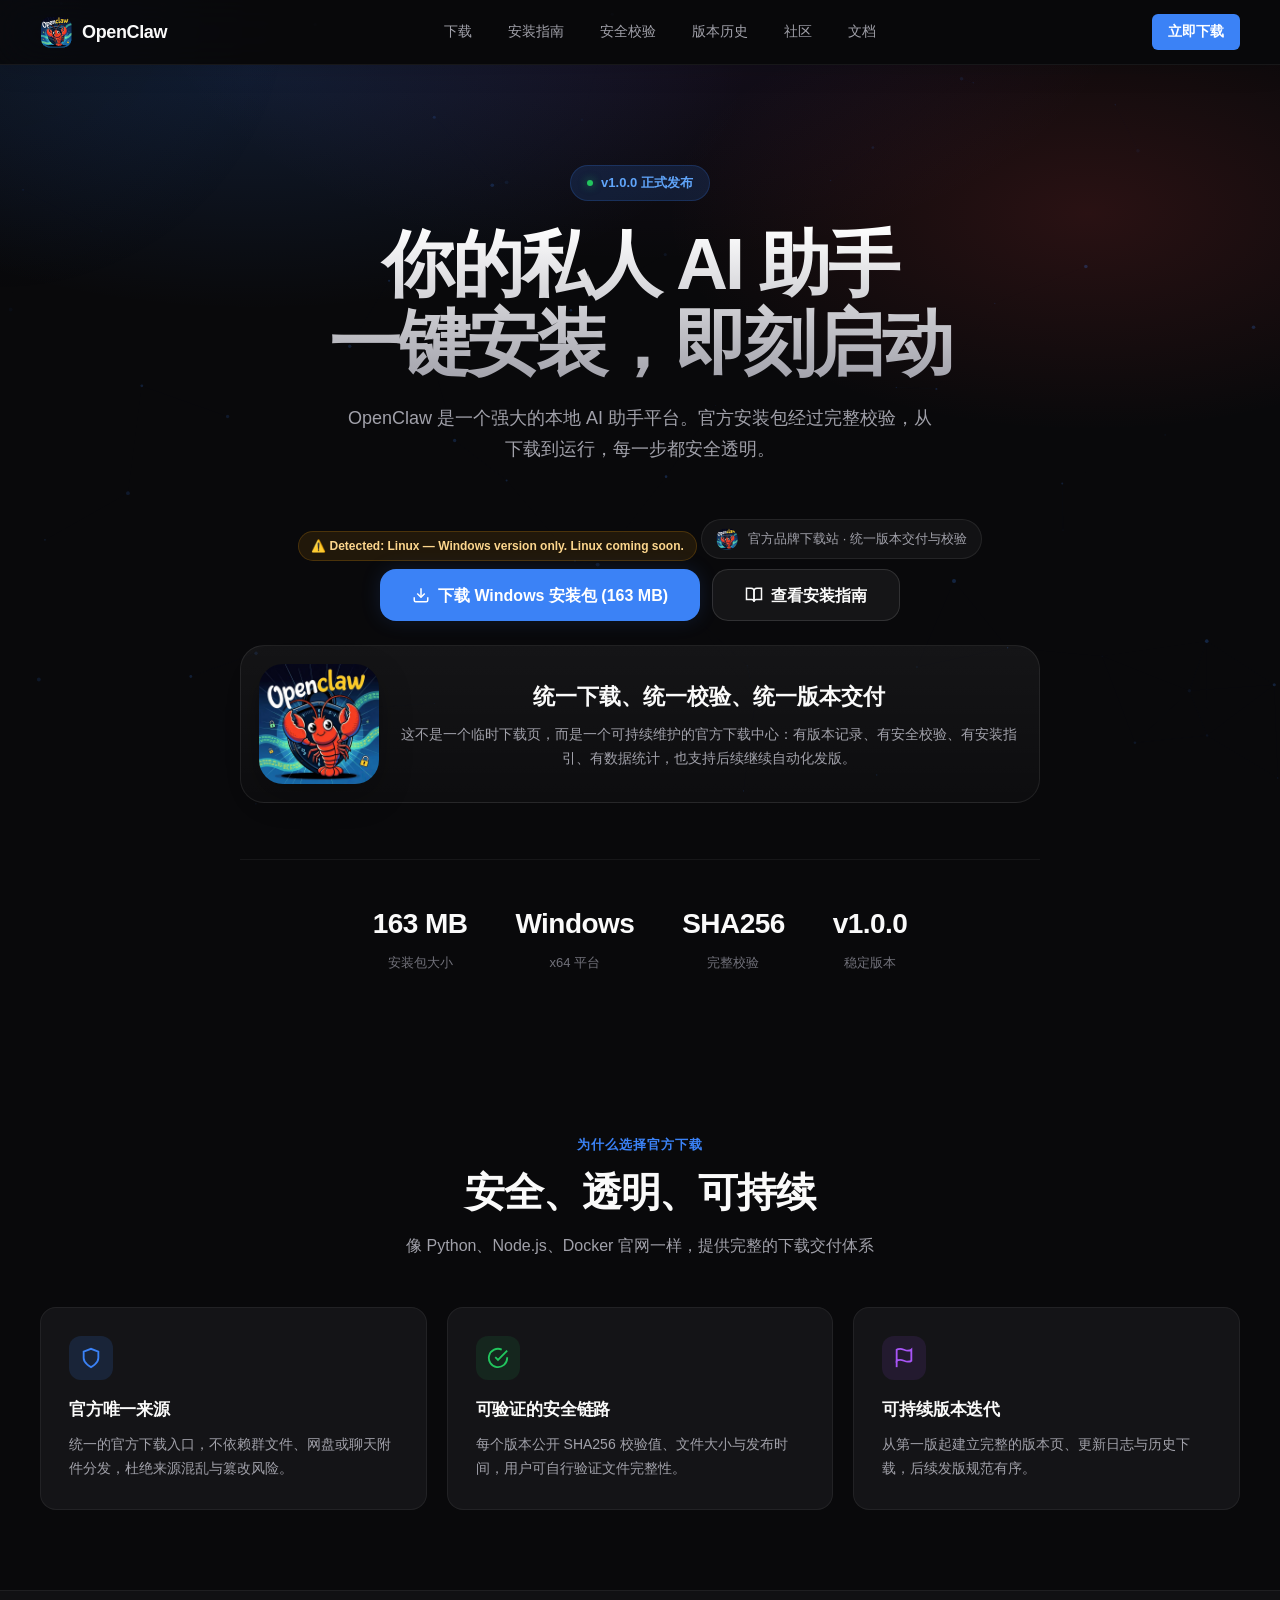
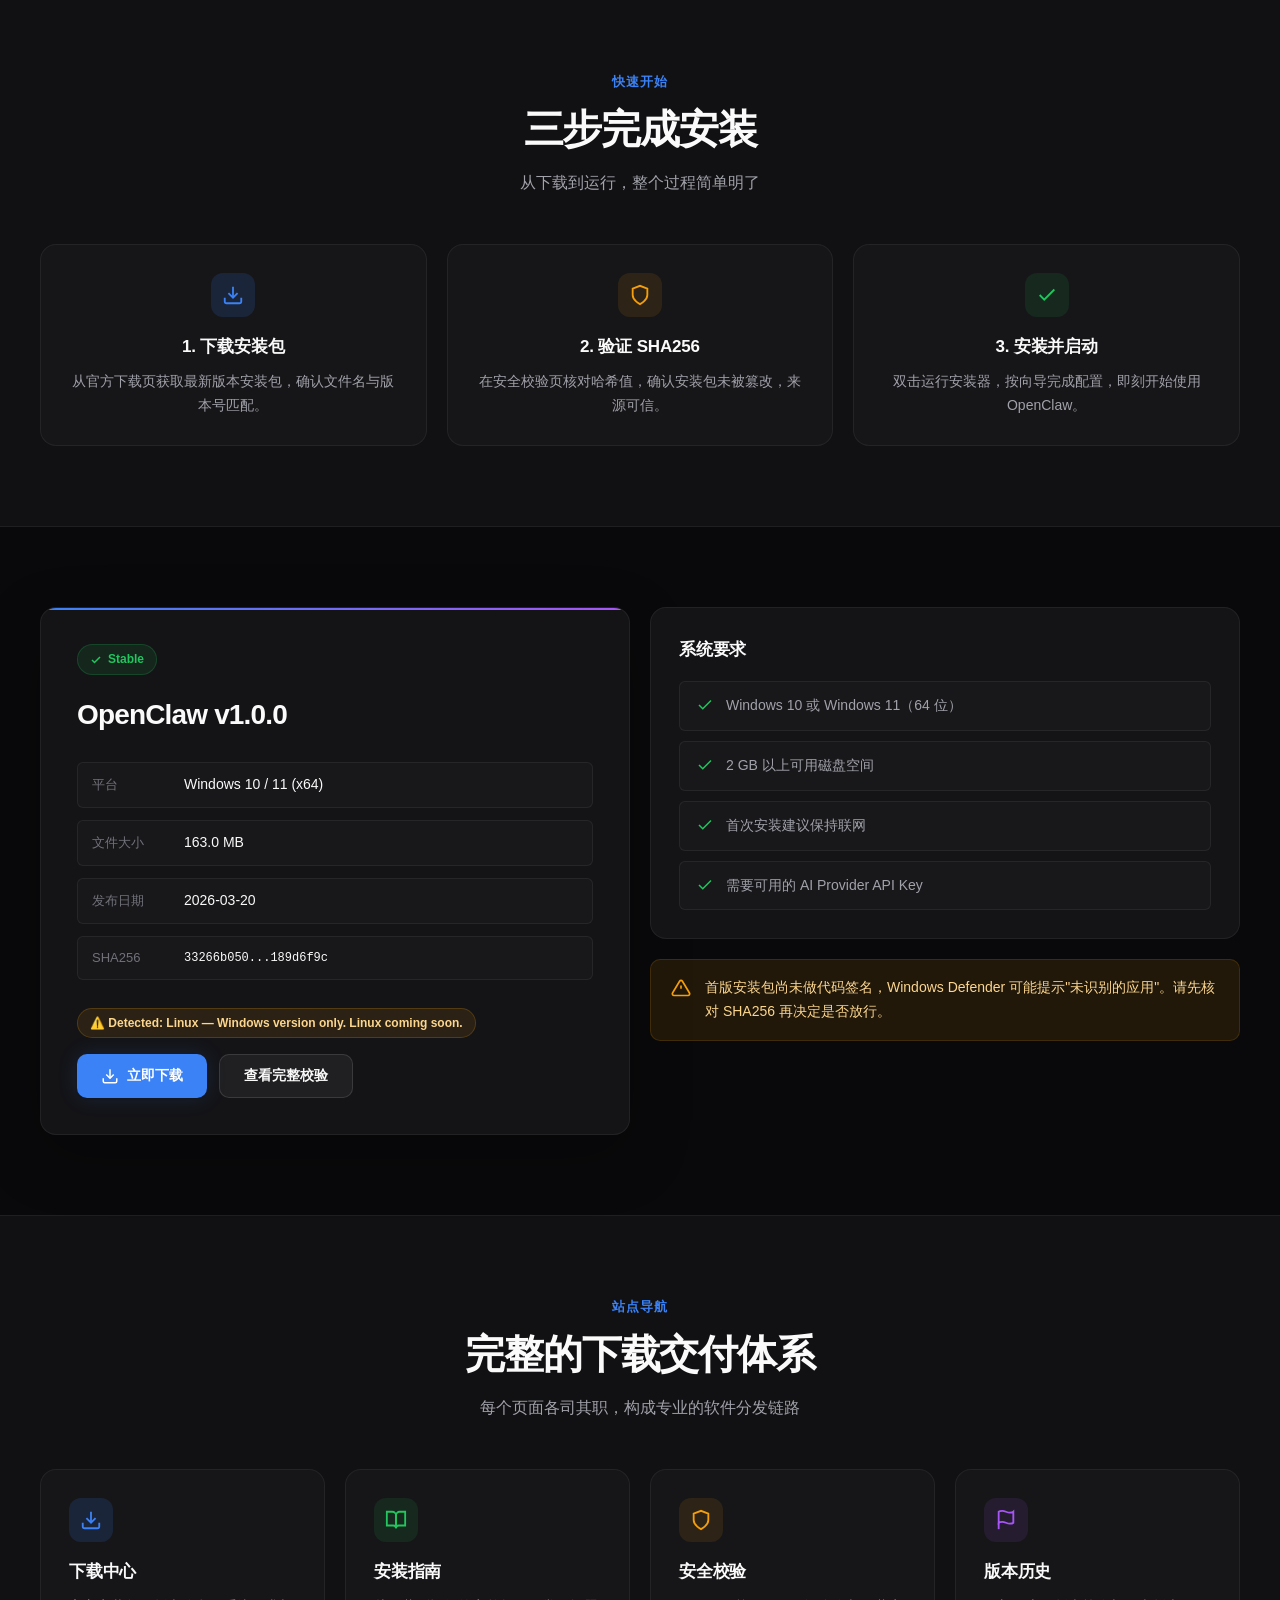
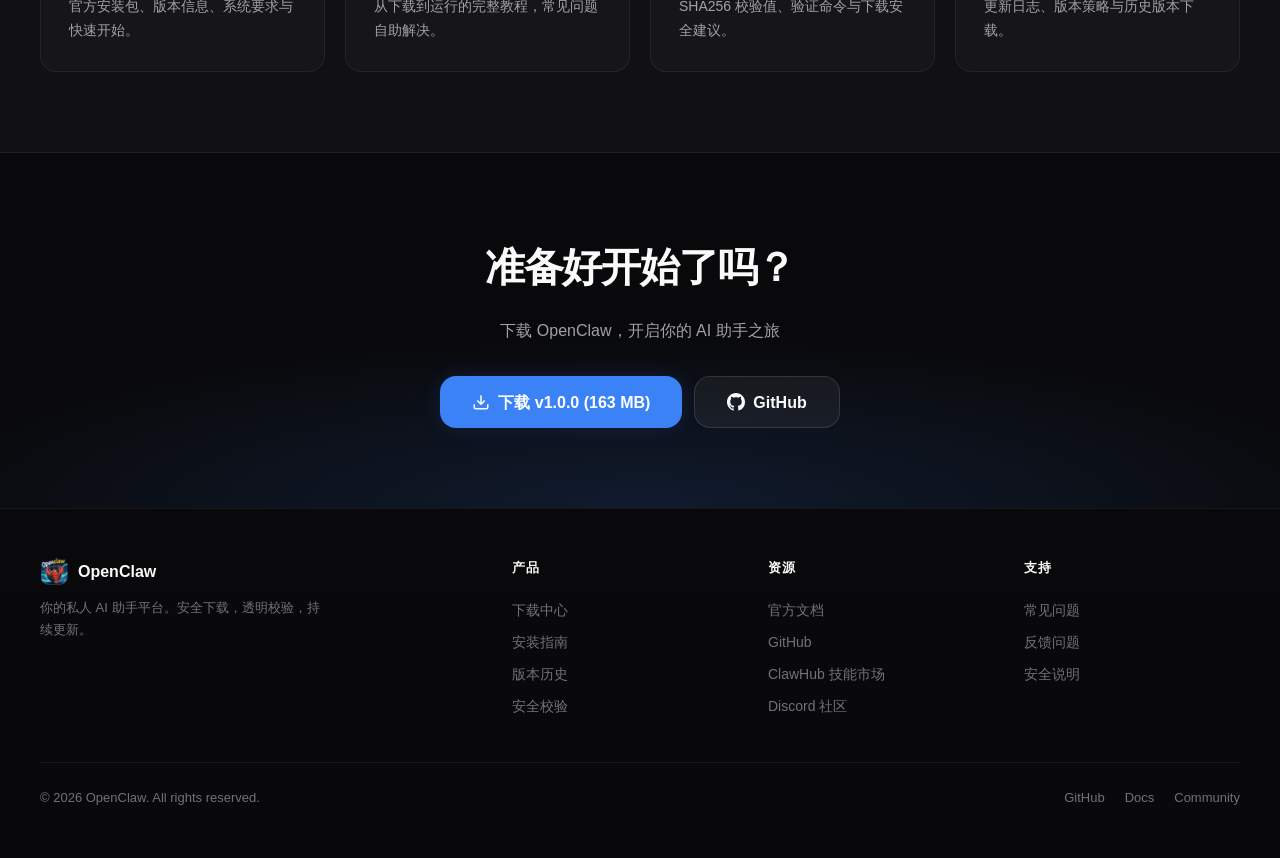
==== index.html @ 6022e964 "feat: full site with community redesign, backend API, brand assets - 8 pages: home, downloads, guide" ====
<!DOCTYPE html>
<html lang="zh-CN">
<head>
  <meta charset="UTF-8">
  <meta name="viewport" content="width=device-width, initial-scale=1.0">
  <title>OpenClaw - 你的 AI 助手，一键安装</title>
  <meta name="description" content="OpenClaw 官方下载中心。安全、透明、可验证的 Windows 安装包，SHA256 校验，版本历史完整可追溯。">
  <meta name="theme-color" content="#09090b">
  <link rel="icon" href="/favicon.ico?v=202603221725">
  <link rel="stylesheet" href="/assets/styles.css?v=202603222130">
  <meta property="og:title" content="OpenClaw - 你的 AI 助手，一键安装">
  <meta property="og:description" content="OpenClaw 官方下载中心。安全、透明、可验证的 Windows 安装包，SHA256 校验，版本历史完整可追溯。">
  <meta property="og:url" content="https://download.zhjjq.tech/">
  <meta property="og:type" content="website">
  <meta property="og:site_name" content="OpenClaw">
  <meta property="og:image" content="https://download.zhjjq.tech/assets/og-image.jpg?v=202603221725">
  <meta name="twitter:card" content="summary">
</head>
<body>

  <!-- Header -->
  <header class="site-header">
    <div class="container header-inner">
      <a class="logo" href="/">
        <span class="logo-icon logo-image"><img src="/assets/brand-logo-64.png?v=202603221725" alt="OpenClaw logo"></span>
        <span>OpenClaw</span>
      </a>
      <nav class="nav-links" id="navLinks">
        <a href="/downloads/">下载</a>
        <a href="/guide/">安装指南</a>
        <a href="/security/">安全校验</a>
        <a href="/releases/">版本历史</a>
        <a href="/community/">社区</a>
    <a href="https://docs.openclaw.ai" target="_blank">文档</a>
      </nav>
      <a class="nav-cta" href="/downloads/">立即下载</a>
      <button class="nav-toggle" onclick="document.getElementById('navLinks').classList.toggle('open')" aria-label="菜单">
        <svg viewBox="0 0 24 24" fill="none" stroke="currentColor" stroke-width="2"><path d="M4 6h16M4 12h16M4 18h16"/></svg>
      </button>
    </div>
  </header>

  <!-- Hero -->
  <section class="hero">
    <div class="container hero-content animate-in">
      <div class="hero-badge">
        <span class="dot"></span>
        <span data-dynamic="latest-hero-badge">v1.0.0 正式发布</span>
      </div>
      <h1>你的私人 AI 助手<br>一键安装，即刻启动</h1>
      <p class="lead">OpenClaw 是一个强大的本地 AI 助手平台。官方安装包经过完整校验，从下载到运行，每一步都安全透明。</p>
      <div class="os-badge" id="os-detect" style="display:none;"></div>
      <div class="hero-brand-note"><img src="/assets/brand-logo-64.png?v=202603221725" alt="brand"> 官方品牌下载站 · 统一版本交付与校验</div>
      <div class="hero-actions">
        <a class="btn btn-primary btn-lg" href="/downloads/OpenClaw-Installer-Setup-1.0.0.exe" data-dynamic-href="latest-download">
          <svg viewBox="0 0 24 24" fill="none" stroke="currentColor" stroke-width="2"><path d="M21 15v4a2 2 0 01-2 2H5a2 2 0 01-2-2v-4"/><polyline points="7 10 12 15 17 10"/><line x1="12" y1="15" x2="12" y2="3"/></svg>
          <span data-dynamic="latest-download-label">下载 Windows 安装包 (163 MB)</span>
        </a>
        <a class="btn btn-secondary btn-lg" href="/guide/">
          <svg viewBox="0 0 24 24" fill="none" stroke="currentColor" stroke-width="2"><path d="M2 3h6a4 4 0 014 4v14a3 3 0 00-3-3H2z"/><path d="M22 3h-6a4 4 0 00-4 4v14a3 3 0 013-3h7z"/></svg>
          查看安装指南
        </a>
      </div>
      <div class="brand-hero-card"><div class="brand-hero-card-inner"><img src="/assets/brand-logo.png?v=202603221725" alt="OpenClaw brand"><div><h3>统一下载、统一校验、统一版本交付</h3><p>这不是一个临时下载页，而是一个可持续维护的官方下载中心：有版本记录、有安全校验、有安装指引、有数据统计，也支持后续继续自动化发版。</p></div></div></div>
      <div class="hero-stats">
        <div class="hero-stat">
          <div class="num" data-dynamic="latest-size">163 MB</div>
          <div class="label">安装包大小</div>
        </div>
        <div class="hero-stat">
          <div class="num">Windows</div>
          <div class="label">x64 平台</div>
        </div>
        <div class="hero-stat">
          <div class="num">SHA256</div>
          <div class="label">完整校验</div>
        </div>
        <div class="hero-stat">
          <div class="num" data-dynamic="latest-version">v1.0.0</div>
          <div class="label">稳定版本</div>
        </div>
      </div>
    </div>
  </section>

  <!-- Features -->
  <section class="section">
    <div class="container">
      <div class="section-header animate-in">
        <div class="overline">为什么选择官方下载</div>
        <h2>安全、透明、可持续</h2>
        <p>像 Python、Node.js、Docker 官网一样，提供完整的下载交付体系</p>
      </div>
      <div class="grid grid-3">
        <div class="card animate-in animate-delay-1">
          <div class="card-icon blue">
            <svg viewBox="0 0 24 24" fill="none" stroke="currentColor" stroke-width="2"><path d="M12 22s8-4 8-10V5l-8-3-8 3v7c0 6 8 10 8 10z"/></svg>
          </div>
          <h3>官方唯一来源</h3>
          <p>统一的官方下载入口，不依赖群文件、网盘或聊天附件分发，杜绝来源混乱与篡改风险。</p>
        </div>
        <div class="card animate-in animate-delay-2">
          <div class="card-icon green">
            <svg viewBox="0 0 24 24" fill="none" stroke="currentColor" stroke-width="2"><path d="M22 11.08V12a10 10 0 11-5.93-9.14"/><polyline points="22 4 12 14.01 9 11.01"/></svg>
          </div>
          <h3>可验证的安全链路</h3>
          <p>每个版本公开 SHA256 校验值、文件大小与发布时间，用户可自行验证文件完整性。</p>
        </div>
        <div class="card animate-in animate-delay-3">
          <div class="card-icon purple">
            <svg viewBox="0 0 24 24" fill="none" stroke="currentColor" stroke-width="2"><path d="M4 15s1-1 4-1 5 2 8 2 4-1 4-1V3s-1 1-4 1-5-2-8-2-4 1-4 1z"/><line x1="4" y1="22" x2="4" y2="15"/></svg>
          </div>
          <h3>可持续版本迭代</h3>
          <p>从第一版起建立完整的版本页、更新日志与历史下载，后续发版规范有序。</p>
        </div>
      </div>
    </div>
  </section>

  <!-- Quick Start -->
  <section class="section section-alt">
    <div class="container">
      <div class="section-header">
        <div class="overline">快速开始</div>
        <h2>三步完成安装</h2>
        <p>从下载到运行，整个过程简单明了</p>
      </div>
      <div class="grid grid-3">
        <div class="card" style="text-align:center;">
          <div class="card-icon blue" style="margin:0 auto 16px;">
            <svg viewBox="0 0 24 24" fill="none" stroke="currentColor" stroke-width="2"><path d="M21 15v4a2 2 0 01-2 2H5a2 2 0 01-2-2v-4"/><polyline points="7 10 12 15 17 10"/><line x1="12" y1="15" x2="12" y2="3"/></svg>
          </div>
          <h3>1. 下载安装包</h3>
          <p>从官方下载页获取最新版本安装包，确认文件名与版本号匹配。</p>
        </div>
        <div class="card" style="text-align:center;">
          <div class="card-icon amber" style="margin:0 auto 16px;">
            <svg viewBox="0 0 24 24" fill="none" stroke="currentColor" stroke-width="2"><path d="M12 22s8-4 8-10V5l-8-3-8 3v7c0 6 8 10 8 10z"/></svg>
          </div>
          <h3>2. 验证 SHA256</h3>
          <p>在安全校验页核对哈希值，确认安装包未被篡改，来源可信。</p>
        </div>
        <div class="card" style="text-align:center;">
          <div class="card-icon green" style="margin:0 auto 16px;">
            <svg viewBox="0 0 24 24" fill="none" stroke="currentColor" stroke-width="2"><polyline points="20 6 9 17 4 12"/></svg>
          </div>
          <h3>3. 安装并启动</h3>
          <p>双击运行安装器，按向导完成配置，即刻开始使用 OpenClaw。</p>
        </div>
      </div>
    </div>
  </section>

  <!-- Download Preview -->
  <section class="section">
    <div class="container">
      <div class="grid grid-2">
        <div class="dl-card">
          <div class="version-tag">
            <svg width="12" height="12" viewBox="0 0 24 24" fill="none" stroke="currentColor" stroke-width="3"><polyline points="20 6 9 17 4 12"/></svg>
            Stable
          </div>
          <h2>OpenClaw <span data-dynamic="latest-version">v1.0.0</span></h2>
          <div class="dl-meta">
            <div class="dl-meta-row">
              <span class="meta-label">平台</span>
              <span class="meta-value">Windows 10 / 11 (x64)</span>
            </div>
            <div class="dl-meta-row">
              <span class="meta-label">文件大小</span>
              <span class="meta-value" data-dynamic="latest-size">163.0 MB</span>
            </div>
            <div class="dl-meta-row">
              <span class="meta-label">发布日期</span>
              <span class="meta-value" data-dynamic="latest-date">2026-03-20</span>
            </div>
            <div class="dl-meta-row">
              <span class="meta-label">SHA256</span>
              <span class="meta-value mono" data-dynamic="latest-sha-short">33266b050...189d6f9c</span>
            </div>
          </div>
          <div class="os-badge" id="os-detect" style="display:none;margin-bottom:16px;"></div>
          <div class="dl-actions">
            <a class="btn btn-primary" href="/downloads/OpenClaw-Installer-Setup-1.0.0.exe" data-dynamic-href="latest-download">
              <svg viewBox="0 0 24 24" fill="none" stroke="currentColor" stroke-width="2"><path d="M21 15v4a2 2 0 01-2 2H5a2 2 0 01-2-2v-4"/><polyline points="7 10 12 15 17 10"/><line x1="12" y1="15" x2="12" y2="3"/></svg>
              立即下载
            </a>
            <a class="btn btn-secondary" href="/security/">查看完整校验</a>
          </div>
        </div>
        <div>
          <div class="card" style="margin-bottom:20px;">
            <h3>系统要求</h3>
            <div class="req-list" style="margin-top:16px;">
              <div class="req-item">
                <svg viewBox="0 0 24 24" fill="none" stroke="currentColor" stroke-width="2"><polyline points="20 6 9 17 4 12"/></svg>
                Windows 10 或 Windows 11（64 位）
              </div>
              <div class="req-item">
                <svg viewBox="0 0 24 24" fill="none" stroke="currentColor" stroke-width="2"><polyline points="20 6 9 17 4 12"/></svg>
                2 GB 以上可用磁盘空间
              </div>
              <div class="req-item">
                <svg viewBox="0 0 24 24" fill="none" stroke="currentColor" stroke-width="2"><polyline points="20 6 9 17 4 12"/></svg>
                首次安装建议保持联网
              </div>
              <div class="req-item">
                <svg viewBox="0 0 24 24" fill="none" stroke="currentColor" stroke-width="2"><polyline points="20 6 9 17 4 12"/></svg>
                需要可用的 AI Provider API Key
              </div>
            </div>
          </div>
          <div class="notice notice-warn">
            <svg viewBox="0 0 24 24" fill="none" stroke="currentColor" stroke-width="2"><path d="M10.29 3.86L1.82 18a2 2 0 001.71 3h16.94a2 2 0 001.71-3L13.71 3.86a2 2 0 00-3.42 0z"/><line x1="12" y1="9" x2="12" y2="13"/><line x1="12" y1="17" x2="12.01" y2="17"/></svg>
            <div>首版安装包尚未做代码签名，Windows Defender 可能提示"未识别的应用"。请先核对 SHA256 再决定是否放行。</div>
          </div>
        </div>
      </div>
    </div>
  </section>

  <!-- Site Map -->
  <section class="section section-alt">
    <div class="container">
      <div class="section-header">
        <div class="overline">站点导航</div>
        <h2>完整的下载交付体系</h2>
        <p>每个页面各司其职，构成专业的软件分发链路</p>
      </div>
      <div class="grid grid-4">
        <a class="card" href="/downloads/" style="text-decoration:none;">
          <div class="card-icon blue">
            <svg viewBox="0 0 24 24" fill="none" stroke="currentColor" stroke-width="2"><path d="M21 15v4a2 2 0 01-2 2H5a2 2 0 01-2-2v-4"/><polyline points="7 10 12 15 17 10"/><line x1="12" y1="15" x2="12" y2="3"/></svg>
          </div>
          <h3>下载中心</h3>
          <p>官方安装包、版本信息、系统要求与快速开始。</p>
        </a>
        <a class="card" href="/guide/" style="text-decoration:none;">
          <div class="card-icon green">
            <svg viewBox="0 0 24 24" fill="none" stroke="currentColor" stroke-width="2"><path d="M2 3h6a4 4 0 014 4v14a3 3 0 00-3-3H2z"/><path d="M22 3h-6a4 4 0 00-4 4v14a3 3 0 013-3h7z"/></svg>
          </div>
          <h3>安装指南</h3>
          <p>从下载到运行的完整教程，常见问题自助解决。</p>
        </a>
        <a class="card" href="/security/" style="text-decoration:none;">
          <div class="card-icon amber">
            <svg viewBox="0 0 24 24" fill="none" stroke="currentColor" stroke-width="2"><path d="M12 22s8-4 8-10V5l-8-3-8 3v7c0 6 8 10 8 10z"/></svg>
          </div>
          <h3>安全校验</h3>
          <p>SHA256 校验值、验证命令与下载安全建议。</p>
        </a>
        <a class="card" href="/releases/" style="text-decoration:none;">
          <div class="card-icon purple">
            <svg viewBox="0 0 24 24" fill="none" stroke="currentColor" stroke-width="2"><path d="M4 15s1-1 4-1 5 2 8 2 4-1 4-1V3s-1 1-4 1-5-2-8-2-4 1-4 1z"/><line x1="4" y1="22" x2="4" y2="15"/></svg>
          </div>
          <h3>版本历史</h3>
          <p>更新日志、版本策略与历史版本下载。</p>
        </a>
      </div>
    </div>
  </section>

  <!-- CTA -->
  <section class="cta-section">
    <div class="container">
      <h2>准备好开始了吗？</h2>
      <p>下载 OpenClaw，开启你的 AI 助手之旅</p>
      <div class="cta-actions">
        <a class="btn btn-primary btn-lg" href="/downloads/OpenClaw-Installer-Setup-1.0.0.exe" data-dynamic-href="latest-download">
          <svg viewBox="0 0 24 24" fill="none" stroke="currentColor" stroke-width="2"><path d="M21 15v4a2 2 0 01-2 2H5a2 2 0 01-2-2v-4"/><polyline points="7 10 12 15 17 10"/><line x1="12" y1="15" x2="12" y2="3"/></svg>
          <span data-dynamic="latest-download-short">下载 v1.0.0 (163 MB)</span>
        </a>
        <a class="btn btn-secondary btn-lg" href="https://github.com/openclaw/openclaw" target="_blank">
          <svg viewBox="0 0 24 24" fill="currentColor"><path d="M12 0C5.37 0 0 5.37 0 12c0 5.31 3.435 9.795 8.205 11.385.6.105.825-.255.825-.57 0-.285-.015-1.23-.015-2.235-3.015.555-3.795-.735-4.035-1.41-.135-.345-.72-1.41-1.23-1.695-.42-.225-1.02-.78-.015-.795.945-.015 1.62.87 1.845 1.23 1.08 1.815 2.805 1.305 3.495.99.105-.78.42-1.305.765-1.605-2.67-.3-5.46-1.335-5.46-5.925 0-1.305.465-2.385 1.23-3.225-.12-.3-.54-1.53.12-3.18 0 0 1.005-.315 3.3 1.23.96-.27 1.98-.405 3-.405s2.04.135 3 .405c2.295-1.56 3.3-1.23 3.3-1.23.66 1.65.24 2.88.12 3.18.765.84 1.23 1.905 1.23 3.225 0 4.605-2.805 5.625-5.475 5.925.435.375.81 1.095.81 2.22 0 1.605-.015 2.895-.015 3.3 0 .315.225.69.825.57A12.02 12.02 0 0024 12c0-6.63-5.37-12-12-12z"/></svg>
          GitHub
        </a>
      </div>
    </div>
  </section>

  <!-- Footer -->
  <footer class="site-footer">
    <div class="container">
      <div class="footer-grid">
        <div>
          <div class="footer-brand">
            <span class="logo-icon logo-image"><img src="/assets/brand-logo-64.png?v=202603221725" alt="OpenClaw logo"></span>
            <span>OpenClaw</span>
          </div>
          <p>你的私人 AI 助手平台。安全下载，透明校验，持续更新。</p>
        </div>
        <div class="footer-col">
          <h4>产品</h4>
          <a href="/downloads/">下载中心</a>
          <a href="/guide/">安装指南</a>
          <a href="/releases/">版本历史</a>
          <a href="/security/">安全校验</a>
        </div>
        <div class="footer-col">
          <h4>资源</h4>
          <a href="https://docs.openclaw.ai" target="_blank">官方文档</a>
          <a href="https://github.com/openclaw/openclaw" target="_blank">GitHub</a>
          <a href="https://clawhub.com" target="_blank">ClawHub 技能市场</a>
          <a href="https://discord.com/invite/clawd" target="_blank">Discord 社区</a>
        </div>
        <div class="footer-col">
          <h4>支持</h4>
          <a href="/guide/#faq">常见问题</a>
          <a href="https://github.com/openclaw/openclaw/issues" target="_blank">反馈问题</a>
          <a href="/security/">安全说明</a>
        </div>
      </div>
      <div class="footer-bottom">
        <span>&copy; 2026 OpenClaw. All rights reserved.</span>
        <div class="footer-bottom-links">
          <a href="https://github.com/openclaw/openclaw" target="_blank">GitHub</a>
          <a href="https://docs.openclaw.ai" target="_blank">Docs</a>
          <a href="https://discord.com/invite/clawd" target="_blank">Community</a>
        </div>
      </div>
    </div>
  </footer>

  <script>
    document.addEventListener('DOMContentLoaded', function() {
      var links = document.querySelectorAll('.nav-links a');
      for (var i = 0; i < links.length; i++) {
        links[i].addEventListener('click', function() {
          document.getElementById('navLinks').classList.remove('open');
        });
      }
    });
  </script>
  <script src="/assets/site.js?v=202603222130"></script>

  <!-- Particle Background -->
  <canvas id="particleCanvas" style="position:fixed;inset:0;z-index:0;pointer-events:none;opacity:.4"></canvas>
  <script>
  (function(){
    var c=document.getElementById('particleCanvas'),ctx=c.getContext('2d');
    var particles=[],count=60,mouse={x:0,y:0};
    function resize(){c.width=window.innerWidth;c.height=window.innerHeight;}
    resize();window.addEventListener('resize',resize);
    document.addEventListener('mousemove',function(e){mouse.x=e.clientX;mouse.y=e.clientY;});
    for(var i=0;i<count;i++){
      particles.push({
        x:Math.random()*c.width,y:Math.random()*c.height,
        vx:(Math.random()-.5)*.3,vy:(Math.random()-.5)*.3,
        r:Math.random()*1.5+.5,
        o:Math.random()*.5+.1
      });
    }
    function draw(){
      ctx.clearRect(0,0,c.width,c.height);
      for(var i=0;i<particles.length;i++){
        var p=particles[i];
        p.x+=p.vx;p.y+=p.vy;
        if(p.x<0)p.x=c.width;if(p.x>c.width)p.x=0;
        if(p.y<0)p.y=c.height;if(p.y>c.height)p.y=0;
        ctx.beginPath();ctx.arc(p.x,p.y,p.r,0,Math.PI*2);
        ctx.fillStyle='rgba(59,130,246,'+p.o+')';ctx.fill();
        // Connect nearby particles
        for(var j=i+1;j<particles.length;j++){
          var q=particles[j];
          var dx=p.x-q.x,dy=p.y-q.y,dist=Math.sqrt(dx*dx+dy*dy);
          if(dist<150){
            ctx.beginPath();ctx.moveTo(p.x,p.y);ctx.lineTo(q.x,q.y);
            ctx.strokeStyle='rgba(59,130,246,'+(1-dist/150)*.12+')';
            ctx.lineWidth=.5;ctx.stroke();
          }
        }
        // Mouse interaction
        var mdx=p.x-mouse.x,mdy=p.y-mouse.y,mdist=Math.sqrt(mdx*mdx+mdy*mdy);
        if(mdist<200){
          ctx.beginPath();ctx.moveTo(p.x,p.y);ctx.lineTo(mouse.x,mouse.y);
          ctx.strokeStyle='rgba(59,130,246,'+(1-mdist/200)*.15+')';
          ctx.lineWidth=.5;ctx.stroke();
        }
      }
      requestAnimationFrame(draw);
    }
    draw();
  })();
  </script>

</body>
</html>
---- assets/styles.css ----
:root{--bg:#09090b;--bg-soft:#111113;--bg-card:rgba(24,24,27,0.8);--bg-card-hover:rgba(30,30,35,0.9);--border:rgba(255,255,255,0.06);--border-hover:rgba(255,255,255,0.12);--text:#fafafa;--text-secondary:#a1a1aa;--text-muted:#71717a;--primary:#3b82f6;--primary-hover:#60a5fa;--primary-glow:rgba(59,130,246,0.15);--primary-glow-strong:rgba(59,130,246,0.25);--green:#22c55e;--green-bg:rgba(34,197,94,0.1);--amber:#f59e0b;--amber-bg:rgba(245,158,11,0.1);--purple:#a855f7;--purple-bg:rgba(168,85,247,0.1);--max-w:1200px;--radius:16px;--radius-sm:10px;--radius-xs:6px;--font:"Inter",-apple-system,BlinkMacSystemFont,"Segoe UI","PingFang SC","Microsoft YaHei",sans-serif;--mono:"JetBrains Mono","Fira Code",ui-monospace,SFMono-Regular,Menlo,Consolas,monospace;--transition:0.2s cubic-bezier(0.4,0,0.2,1)}*,*::before,*::after{box-sizing:border-box;margin:0;padding:0}html{scroll-behavior:smooth;-webkit-font-smoothing:antialiased;-moz-osx-font-smoothing:grayscale}body{font-family:var(--font);background:var(--bg);color:var(--text);line-height:1.7;font-size:15px;overflow-x:hidden}a{color:inherit;text-decoration:none;transition:color var(--transition)}img{max-width:100%;display:block}ul,ol{list-style:none}.container{width:min(var(--max-w),calc(100% - 48px));margin:0 auto}.site-header{position:sticky;top:0;z-index:100;background:rgba(9,9,11,0.8);backdrop-filter:blur(20px) saturate(1.8);-webkit-backdrop-filter:blur(20px) saturate(1.8);border-bottom:1px solid var(--border)}.header-inner{display:flex;align-items:center;justify-content:space-between;height:64px;gap:32px}.logo{display:flex;align-items:center;gap:10px;font-weight:700;font-size:18px;letter-spacing:-0.02em}.logo-icon{width:32px;height:32px;border-radius:8px;background:linear-gradient(135deg,var(--primary),var(--purple));display:flex;align-items:center;justify-content:center;font-size:13px;font-weight:800;color:#fff;box-shadow:0 0 20px var(--primary-glow)}.nav-links{display:flex;align-items:center;gap:8px}.nav-links a{padding:6px 14px;border-radius:var(--radius-xs);color:var(--text-secondary);font-size:14px;font-weight:500;transition:all var(--transition)}.nav-links a:hover{color:var(--text);background:rgba(255,255,255,0.05)}.nav-links a.active{color:var(--text);background:rgba(255,255,255,0.08)}.nav-cta{padding:6px 16px;border-radius:var(--radius-xs);background:var(--primary);color:#fff;font-size:14px;font-weight:600;transition:all var(--transition)}.nav-cta:hover{background:var(--primary-hover);transform:translateY(-1px)}.nav-toggle{display:none;background:none;border:none;color:var(--text);cursor:pointer;padding:8px}.nav-toggle svg{width:24px;height:24px}.hero{position:relative;padding:100px 0 80px;background:radial-gradient(ellipse 80% 50% at 50% -20%,var(--primary-glow),transparent);overflow:hidden}.hero-content{position:relative;z-index:1;text-align:center;max-width:800px;margin:0 auto}.hero-badge{display:inline-flex;align-items:center;gap:8px;padding:6px 16px;border-radius:999px;margin-bottom:24px;background:var(--primary-glow);border:1px solid rgba(59,130,246,0.2);font-size:13px;font-weight:600;color:var(--primary-hover)}.hero-badge .dot{width:6px;height:6px;border-radius:50%;background:var(--green);animation:pulse 2s infinite}@keyframes pulse{0%,100%{opacity:1}50%{opacity:0.4}}.hero h1{font-size:clamp(40px,7vw,72px);font-weight:800;letter-spacing:-0.04em;line-height:1.1;margin-bottom:20px;background:linear-gradient(180deg,#fff 0%,#a1a1aa 100%);-webkit-background-clip:text;-webkit-text-fill-color:transparent;background-clip:text}.hero .lead{font-size:18px;color:var(--text-secondary);max-width:600px;margin:0 auto 36px;line-height:1.7}.hero-actions{display:flex;justify-content:center;gap:12px;flex-wrap:wrap}.hero-stats{display:flex;justify-content:center;gap:48px;margin-top:56px;padding-top:40px;border-top:1px solid var(--border)}.hero-stat{text-align:center}.hero-stat .num{font-size:28px;font-weight:800;color:var(--text);letter-spacing:-0.02em}.hero-stat .label{font-size:13px;color:var(--text-muted);margin-top:4px}.btn{display:inline-flex;align-items:center;justify-content:center;gap:8px;height:44px;padding:0 24px;border-radius:var(--radius-sm);font-weight:600;font-size:14px;border:none;cursor:pointer;transition:all var(--transition);white-space:nowrap}.btn:hover{transform:translateY(-1px)}.btn-primary{background:var(--primary);color:#fff;box-shadow:0 0 20px var(--primary-glow),0 1px 2px rgba(0,0,0,0.3)}.btn-primary:hover{background:var(--primary-hover);box-shadow:0 0 30px var(--primary-glow-strong),0 4px 12px rgba(0,0,0,0.3)}.btn-secondary{background:rgba(255,255,255,0.05);color:var(--text);border:1px solid var(--border-hover)}.btn-secondary:hover{background:rgba(255,255,255,0.08);border-color:rgba(255,255,255,0.2)}.btn-lg{height:52px;padding:0 32px;font-size:16px;border-radius:var(--radius)}.btn-block{width:100%}.btn svg{width:18px;height:18px;flex-shrink:0}.section{padding:80px 0}.section-alt{background:var(--bg-soft);border-top:1px solid var(--border);border-bottom:1px solid var(--border)}.section-header{text-align:center;max-width:640px;margin:0 auto 48px}.section-header .overline{font-size:13px;font-weight:700;text-transform:uppercase;letter-spacing:0.08em;color:var(--primary);margin-bottom:12px}.section-header h2{font-size:clamp(28px,4vw,40px);font-weight:800;letter-spacing:-0.03em;line-height:1.2;margin-bottom:16px}.section-header p{color:var(--text-secondary);font-size:16px}.card{background:var(--bg-card);border:1px solid var(--border);border-radius:var(--radius);padding:28px;transition:all var(--transition)}.card:hover{border-color:var(--border-hover);background:var(--bg-card-hover)}.card-icon{width:44px;height:44px;border-radius:12px;margin-bottom:16px;display:flex;align-items:center;justify-content:center}.card-icon svg{width:22px;height:22px}.card-icon.blue{background:var(--primary-glow);color:var(--primary)}.card-icon.green{background:var(--green-bg);color:var(--green)}.card-icon.amber{background:var(--amber-bg);color:var(--amber)}.card-icon.purple{background:var(--purple-bg);color:var(--purple)}.card h3{font-size:17px;font-weight:700;margin-bottom:8px;letter-spacing:-0.01em}.card p{color:var(--text-secondary);font-size:14px;line-height:1.7}.grid{display:grid;gap:20px}.grid-2{grid-template-columns:repeat(2,1fr)}.grid-3{grid-template-columns:repeat(3,1fr)}.grid-4{grid-template-columns:repeat(4,1fr)}.dl-card{background:var(--bg-card);border:1px solid var(--border);border-radius:var(--radius);padding:36px;position:relative;overflow:hidden}.dl-card::before{content:"";position:absolute;top:0;left:0;right:0;height:2px;background:linear-gradient(90deg,var(--primary),var(--purple))}.dl-card .version-tag{display:inline-flex;align-items:center;gap:6px;padding:4px 12px;border-radius:999px;font-size:12px;font-weight:700;background:var(--green-bg);color:var(--green);border:1px solid rgba(34,197,94,0.2);margin-bottom:16px}.dl-card h2{font-size:28px;font-weight:800;letter-spacing:-0.03em;margin-bottom:24px}.dl-meta{display:flex;flex-direction:column;gap:12px;margin-bottom:28px}.dl-meta-row{display:flex;align-items:center;gap:12px;padding:10px 14px;background:rgba(255,255,255,0.02);border-radius:var(--radius-xs);border:1px solid var(--border)}.dl-meta-row .meta-label{font-size:13px;color:var(--text-muted);min-width:80px}.dl-meta-row .meta-value{font-size:14px;color:var(--text);font-weight:500}.dl-meta-row .meta-value.mono{font-family:var(--mono);font-size:12px;word-break:break-all}.dl-actions{display:flex;gap:12px;flex-wrap:wrap}.req-list{display:flex;flex-direction:column;gap:10px}.req-item{display:flex;align-items:flex-start;gap:12px;padding:12px 16px;background:rgba(255,255,255,0.02);border-radius:var(--radius-xs);border:1px solid var(--border);font-size:14px;color:var(--text-secondary)}.req-item svg{width:18px;height:18px;color:var(--green);flex-shrink:0;margin-top:2px}.steps{display:flex;flex-direction:column;gap:0;counter-reset:step}.step{display:flex;gap:24px;padding:28px 0;border-bottom:1px solid var(--border)}.step:last-child{border-bottom:none}.step-num{width:40px;height:40px;border-radius:12px;flex-shrink:0;background:var(--primary-glow);border:1px solid rgba(59,130,246,0.2);display:flex;align-items:center;justify-content:center;font-size:16px;font-weight:800;color:var(--primary)}.step-content h3{font-size:16px;font-weight:700;margin-bottom:6px}.step-content p{font-size:14px;color:var(--text-secondary)}.code-block{background:#0c0c0e;border:1px solid var(--border);border-radius:var(--radius-sm);padding:20px;font-family:var(--mono);font-size:13px;color:#e4e4e7;overflow-x:auto;line-height:1.8;position:relative}.code-block .code-label{position:absolute;top:10px;right:14px;font-size:11px;color:var(--text-muted);font-family:var(--font);text-transform:uppercase;letter-spacing:0.05em}.notice{display:flex;gap:14px;padding:16px 20px;border-radius:var(--radius-sm);font-size:14px}.notice svg{width:20px;height:20px;flex-shrink:0;margin-top:2px}.notice-info{background:var(--primary-glow);border:1px solid rgba(59,130,246,0.15);color:var(--text-secondary)}.notice-info svg{color:var(--primary)}.notice-warn{background:var(--amber-bg);border:1px solid rgba(245,158,11,0.15);color:#fcd68d}.notice-warn svg{color:var(--amber)}.notice-success{background:var(--green-bg);border:1px solid rgba(34,197,94,0.15);color:#86efac}.notice-success svg{color:var(--green)}.table-wrap{overflow-x:auto;border-radius:var(--radius);border:1px solid var(--border)}table{width:100%;border-collapse:collapse}th,td{text-align:left;padding:14px 20px;font-size:14px}th{background:rgba(255,255,255,0.03);color:var(--text);font-weight:600;border-bottom:1px solid var(--border)}td{color:var(--text-secondary);border-bottom:1px solid var(--border)}tr:last-child td{border-bottom:none}tr:hover td{background:rgba(255,255,255,0.02)}.release-card{background:var(--bg-card);border:1px solid var(--border);border-radius:var(--radius);padding:32px;position:relative}.release-card.latest{border-color:rgba(59,130,246,0.3)}.release-card.latest::before{content:"";position:absolute;top:0;left:0;right:0;height:2px;background:linear-gradient(90deg,var(--primary),var(--purple))}.release-header{display:flex;align-items:center;gap:12px;margin-bottom:20px;flex-wrap:wrap}.release-header h3{font-size:22px;font-weight:800;letter-spacing:-0.02em}.tag{display:inline-flex;align-items:center;height:24px;padding:0 10px;border-radius:999px;font-size:12px;font-weight:600}.tag-stable{background:var(--green-bg);color:var(--green);border:1px solid rgba(34,197,94,0.2)}.tag-latest{background:var(--primary-glow);color:var(--primary-hover);border:1px solid rgba(59,130,246,0.2)}.tag-date{background:rgba(255,255,255,0.04);color:var(--text-muted);border:1px solid var(--border)}.release-body{margin-bottom:24px}.release-body li{position:relative;padding-left:20px;margin-bottom:8px;font-size:14px;color:var(--text-secondary)}.release-body li::before{content:"";position:absolute;left:0;top:9px;width:6px;height:6px;border-radius:50%;background:var(--primary)}.release-footer{display:flex;gap:12px;flex-wrap:wrap}.hash-display{background:#0c0c0e;border:1px solid var(--border);border-radius:var(--radius-sm);padding:16px 20px;font-family:var(--mono);font-size:13px;word-break:break-all;color:var(--green);line-height:1.6;position:relative}.hash-display .hash-label{display:block;font-family:var(--font);font-size:12px;color:var(--text-muted);margin-bottom:6px;text-transform:uppercase;letter-spacing:0.05em}.checklist{display:flex;flex-direction:column;gap:8px}.check-item{display:flex;align-items:center;gap:10px;font-size:14px;color:var(--text-secondary)}.check-item svg{width:18px;height:18px;flex-shrink:0}.check-item.done svg{color:var(--green)}.check-item.pending svg{color:var(--text-muted)}.faq-item{border-bottom:1px solid var(--border);padding:24px 0}.faq-item:first-child{padding-top:0}.faq-item:last-child{border-bottom:none}.faq-item h3{font-size:16px;font-weight:700;margin-bottom:8px;display:flex;align-items:center;gap:10px}.faq-item h3 svg{width:18px;height:18px;color:var(--primary);flex-shrink:0}.faq-item p{font-size:14px;color:var(--text-secondary);padding-left:28px}.cta-section{padding:80px 0;text-align:center;background:radial-gradient(ellipse 60% 50% at 50% 100%,var(--primary-glow),transparent)}.cta-section h2{font-size:clamp(28px,4vw,40px);font-weight:800;letter-spacing:-0.03em;margin-bottom:16px}.cta-section p{color:var(--text-secondary);font-size:16px;margin-bottom:32px;max-width:500px;margin-left:auto;margin-right:auto}.cta-actions{display:flex;justify-content:center;gap:12px;flex-wrap:wrap}.site-footer{border-top:1px solid var(--border);padding:48px 0}.footer-grid{display:grid;grid-template-columns:2fr 1fr 1fr 1fr;gap:40px}.footer-brand{display:flex;align-items:center;gap:10px;font-weight:700;font-size:16px;margin-bottom:12px}.footer-brand .logo-icon{width:28px;height:28px;font-size:11px;border-radius:7px}.site-footer p{color:var(--text-muted);font-size:13px;max-width:280px;line-height:1.7}.footer-col h4{font-size:13px;font-weight:700;text-transform:uppercase;letter-spacing:0.06em;color:var(--text);margin-bottom:16px}.footer-col a{display:block;font-size:14px;color:var(--text-muted);padding:4px 0;transition:color var(--transition)}.footer-col a:hover{color:var(--text)}.footer-bottom{margin-top:40px;padding-top:24px;border-top:1px solid var(--border);display:flex;justify-content:space-between;align-items:center;font-size:13px;color:var(--text-muted)}.footer-bottom-links{display:flex;gap:20px}.footer-bottom-links a{color:var(--text-muted)}.footer-bottom-links a:hover{color:var(--text)}.page-hero{padding:80px 0 40px;text-align:center;position:relative}.page-hero::before{content:"";position:absolute;inset:0;background:radial-gradient(ellipse 60% 40% at 50% 0%,var(--primary-glow),transparent);pointer-events:none}.page-hero .container{position:relative;z-index:1}.page-hero h1{font-size:clamp(32px,5vw,52px);font-weight:800;letter-spacing:-0.03em;margin-bottom:16px}.page-hero p{color:var(--text-secondary);font-size:17px;max-width:640px;margin:0 auto}.text-link{color:var(--primary);font-weight:500}.text-link:hover{color:var(--primary-hover);text-decoration:underline}.platform-tabs{display:flex;gap:8px;margin-bottom:24px;flex-wrap:wrap}.platform-tab{display:flex;align-items:center;gap:8px;padding:10px 20px;border-radius:var(--radius-sm);background:rgba(255,255,255,0.03);border:1px solid var(--border);font-size:14px;font-weight:600;color:var(--text-secondary);cursor:pointer;transition:all var(--transition)}.platform-tab:hover{border-color:var(--border-hover);color:var(--text)}.platform-tab.active{background:var(--primary-glow);border-color:rgba(59,130,246,0.3);color:var(--primary-hover)}.platform-tab svg{width:18px;height:18px}.platform-tab .coming-soon{font-size:10px;padding:2px 6px;border-radius:999px;background:rgba(255,255,255,0.06);color:var(--text-muted)}@media (max-width:1024px){.grid-4{grid-template-columns:repeat(2,1fr)}.footer-grid{grid-template-columns:1fr 1fr}}@media (max-width:768px){.container{width:calc(100% - 32px)}.grid-2,.grid-3,.grid-4{grid-template-columns:1fr}.footer-grid{grid-template-columns:1fr;gap:32px}.hero{padding:72px 0 56px}.hero-stats{flex-direction:column;gap:24px}.section{padding:56px 0}.header-inner{height:56px}.nav-links{display:none}.nav-toggle{display:block}.nav-links.open{display:flex;flex-direction:column;position:absolute;top:56px;left:0;right:0;background:rgba(9,9,11,0.98);backdrop-filter:blur(20px);border-bottom:1px solid var(--border);padding:16px 24px;gap:4px}.nav-links.open a{padding:12px 16px;border-radius:var(--radius-xs)}.dl-card{padding:24px}.hero-actions{flex-direction:column;align-items:center}.footer-bottom{flex-direction:column;gap:12px;text-align:center}.step{flex-direction:column;gap:12px}.release-header{flex-direction:column;align-items:flex-start}.cta-section{padding:56px 0}}@keyframes fadeInUp{from{opacity:0;transform:translateY(20px)}to{opacity:1;transform:translateY(0)}}.animate-in{animation:fadeInUp 0.6s ease-out forwards}.animate-delay-1{animation-delay:0.1s;opacity:0}.animate-delay-2{animation-delay:0.2s;opacity:0}.animate-delay-3{animation-delay:0.3s;opacity:0}.animate-delay-4{animation-delay:0.4s;opacity:0}
.copy-btn{position:absolute;top:10px;right:10px;background:rgba(255,255,255,0.08);border:1px solid rgba(255,255,255,0.15);color:var(--text-muted);border-radius:6px;padding:4px 10px;font-size:11px;cursor:pointer;transition:all 0.2s;font-family:var(--font);display:flex;align-items:center;gap:4px}
.copy-btn:hover{background:rgba(255,255,255,0.15);color:var(--text)}
.copy-btn.copied{background:var(--green-bg);color:var(--green);border-color:rgba(34,197,94,0.3)}
.copy-btn svg{width:14px;height:14px}
.hash-display{position:relative;cursor:pointer}
.hash-display .copy-btn{top:8px;right:8px}
.hash-display:hover{border-color:var(--border-hover)}
.dl-count{display:inline-flex;align-items:center;gap:6px;font-size:13px;color:var(--text-muted);margin-top:12px}
.dl-count svg{width:14px;height:14px}
.os-badge{display:inline-flex;align-items:center;gap:6px;padding:4px 12px;border-radius:999px;font-size:12px;font-weight:600;background:rgba(59,130,246,0.1);color:var(--primary-hover);border:1px solid rgba(59,130,246,0.2);margin-bottom:8px}
.verify-cmd{background:#0c0c0e;border:1px solid var(--border);border-radius:10px;padding:16px 20px;font-family:var(--mono);font-size:13px;color:#e4e4e7;position:relative;margin-top:12px;line-height:1.8}
.tooltip{position:absolute;bottom:calc(100% + 8px);left:50%;transform:translateX(-50%);background:#22c55e;color:#fff;padding:4px 12px;border-radius:6px;font-size:12px;white-space:nowrap;opacity:0;transition:opacity 0.2s;pointer-events:none}
.tooltip.show{opacity:1}

/* 下载提示 Toast */
.download-toast {
  position: fixed;
  bottom: 24px;
  right: 24px;
  background: var(--green);
  color: #fff;
  padding: 12px 20px;
  border-radius: var(--radius-sm);
  display: flex;
  align-items: center;
  gap: 8px;
  font-size: 14px;
  font-weight: 600;
  box-shadow: 0 8px 24px rgba(0,0,0,0.3);
  opacity: 0;
  transform: translateY(20px);
  transition: all 0.3s cubic-bezier(0.4,0,0.2,1);
  z-index: 9999;
}

.download-toast.show {
  opacity: 1;
  transform: translateY(0);
}

.download-toast svg {
  width: 18px;
  height: 18px;
}

/* 品牌图 logo */
.logo-icon.logo-image{padding:0;overflow:hidden;background:none;box-shadow:none}
.logo-icon.logo-image img{width:100%;height:100%;object-fit:cover;display:block;border-radius:inherit}

/* 下载数展示增强 */
.dl-count{display:none}
.dl-card .dl-count{display:inline-flex}

/* hero 品牌强化 */
.hero-brand-note{display:inline-flex;align-items:center;gap:10px;padding:8px 14px;border-radius:999px;background:rgba(255,255,255,0.04);border:1px solid rgba(255,255,255,0.08);font-size:13px;color:var(--text-secondary);margin-top:18px}
.hero-brand-note img{width:22px;height:22px;border-radius:999px;object-fit:cover}

.admin-input{width:100%;margin-top:8px;background:rgba(255,255,255,0.04);border:1px solid rgba(255,255,255,0.10);color:var(--text);border-radius:10px;padding:12px 14px;font:inherit;outline:none}
.admin-input:focus{border-color:rgba(59,130,246,.55);box-shadow:0 0 0 3px rgba(59,130,246,.12)}
textarea.admin-input{resize:vertical;min-height:120px}
label{font-size:14px;color:var(--text-secondary)}

/* 视觉升级 */
.hero{background:
  radial-gradient(ellipse 70% 45% at 20% 0%, rgba(59,130,246,.16), transparent 55%),
  radial-gradient(ellipse 60% 40% at 85% 15%, rgba(239,68,68,.14), transparent 55%),
  radial-gradient(ellipse 65% 50% at 50% -10%, rgba(168,85,247,.10), transparent 60%),
  var(--bg)}
.hero h1{max-width:920px;margin-left:auto;margin-right:auto}
.dl-card{box-shadow:0 20px 60px rgba(0,0,0,.25)}
.release-card{box-shadow:0 10px 30px rgba(0,0,0,.18)}
.site-header{box-shadow:0 6px 24px rgba(0,0,0,.12)}
.brand-hero-card{margin:24px auto 0;max-width:860px;padding:18px;border-radius:24px;background:linear-gradient(180deg, rgba(255,255,255,.05), rgba(255,255,255,.02));border:1px solid rgba(255,255,255,.08)}
.brand-hero-card-inner{display:grid;grid-template-columns:120px 1fr;gap:18px;align-items:center}
.brand-hero-card img{width:120px;height:120px;border-radius:24px;object-fit:cover;box-shadow:0 12px 32px rgba(0,0,0,.28)}
.brand-hero-card h3{font-size:22px;margin-bottom:8px}
.brand-hero-card p{color:var(--text-secondary);font-size:14px}
@media (max-width:768px){.brand-hero-card-inner{grid-template-columns:1fr;text-align:center}.brand-hero-card img{margin:0 auto}}

/* ===== v2.0 Visual Enhancements ===== */

/* Scroll Reveal */
.scroll-reveal{opacity:0;transform:translateY(24px);transition:opacity .6s cubic-bezier(.4,0,.2,1),transform .6s cubic-bezier(.4,0,.2,1)}
.scroll-reveal.revealed{opacity:1;transform:translateY(0)}
.scroll-reveal:nth-child(2){transition-delay:.08s}
.scroll-reveal:nth-child(3){transition-delay:.16s}
.scroll-reveal:nth-child(4){transition-delay:.24s}

/* Cursor Glow */
.cursor-glow{position:fixed;width:600px;height:600px;border-radius:50%;background:radial-gradient(circle,rgba(59,130,246,.06) 0%,transparent 70%);pointer-events:none;z-index:0;transform:translate(-50%,-50%);transition:opacity .3s}
@media(max-width:768px){.cursor-glow{display:none}}

/* Enhanced Card Hover */
.card{transition:all .3s cubic-bezier(.4,0,.2,1)}
.card:hover{transform:translateY(-2px);box-shadow:0 12px 40px rgba(0,0,0,.25),0 0 0 1px rgba(255,255,255,.06)}

/* Glow Border on Focus */
.card:focus-within{border-color:rgba(59,130,246,.3);box-shadow:0 0 0 3px rgba(59,130,246,.08),0 12px 40px rgba(0,0,0,.2)}

/* Button Ripple */
.btn{position:relative;overflow:hidden}
.btn::before{content:"";position:absolute;inset:0;background:linear-gradient(180deg,rgba(255,255,255,.12) 0%,transparent 100%);opacity:0;transition:opacity .2s}
.btn:hover::before{opacity:1}

/* Enhanced Download Card */
.dl-card{transition:all .4s cubic-bezier(.4,0,.2,1)}
.dl-card:hover{transform:translateY(-4px);box-shadow:0 24px 80px rgba(0,0,0,.35),0 0 60px rgba(59,130,246,.08)}

/* Gradient Text Shimmer */
@keyframes shimmer{0%{background-position:200% center}100%{background-position:-200% center}}
.hero h1{background-size:200% auto}

/* Floating Particles */
@keyframes float{0%,100%{transform:translateY(0) rotate(0deg)}33%{transform:translateY(-12px) rotate(2deg)}66%{transform:translateY(6px) rotate(-1deg)}}
.hero-badge{animation:float 6s ease-in-out infinite}

/* Pulse Glow on Primary Buttons */
@keyframes pulseGlow{0%,100%{box-shadow:0 0 20px rgba(59,130,246,.15),0 1px 2px rgba(0,0,0,.3)}50%{box-shadow:0 0 40px rgba(59,130,246,.25),0 4px 12px rgba(0,0,0,.3)}}
.btn-primary{animation:pulseGlow 3s ease-in-out infinite}
.btn-primary:hover{animation:none}

/* Smooth Header Shadow on Scroll */
.site-header{transition:box-shadow .3s,background .3s}
.site-header.scrolled{box-shadow:0 8px 32px rgba(0,0,0,.2);background:rgba(9,9,11,.95)}

/* Enhanced Tag Hover */
.tag{transition:all .2s cubic-bezier(.4,0,.2,1)}
.tag:hover{transform:scale(1.05)}

/* Table Row Highlight */
tr{transition:background .15s}
tr:hover td{background:rgba(59,130,246,.03)}

/* Smooth Page Transitions */
body{animation:pageIn .4s ease}
@keyframes pageIn{from{opacity:0}to{opacity:1}}

/* Grid Stagger Animation */
.grid > .card:nth-child(1){animation-delay:.05s}
.grid > .card:nth-child(2){animation-delay:.1s}
.grid > .card:nth-child(3){animation-delay:.15s}
.grid > .card:nth-child(4){animation-delay:.2s}

/* Enhanced Footer */
.site-footer{background:linear-gradient(180deg,var(--bg) 0%,rgba(9,9,11,.98) 100%)}

/* Glassmorphism Enhancement */
.site-header{background:rgba(9,9,11,.7);backdrop-filter:blur(24px) saturate(1.8);-webkit-backdrop-filter:blur(24px) saturate(1.8)}

/* Better Focus States */
*:focus-visible{outline:2px solid var(--primary);outline-offset:2px;border-radius:4px}

/* Smooth Scrollbar */
::-webkit-scrollbar{width:8px}
::-webkit-scrollbar-track{background:var(--bg)}
::-webkit-scrollbar-thumb{background:rgba(255,255,255,.1);border-radius:4px}
::-webkit-scrollbar-thumb:hover{background:rgba(255,255,255,.2)}

/* Selection Color */
::selection{background:rgba(59,130,246,.3);color:#fff}

/* Link Underline Animation */
.text-link{position:relative}
.text-link::after{content:"";position:absolute;bottom:-2px;left:0;width:0;height:1.5px;background:var(--primary);transition:width .3s ease}
.text-link:hover::after{width:100%}
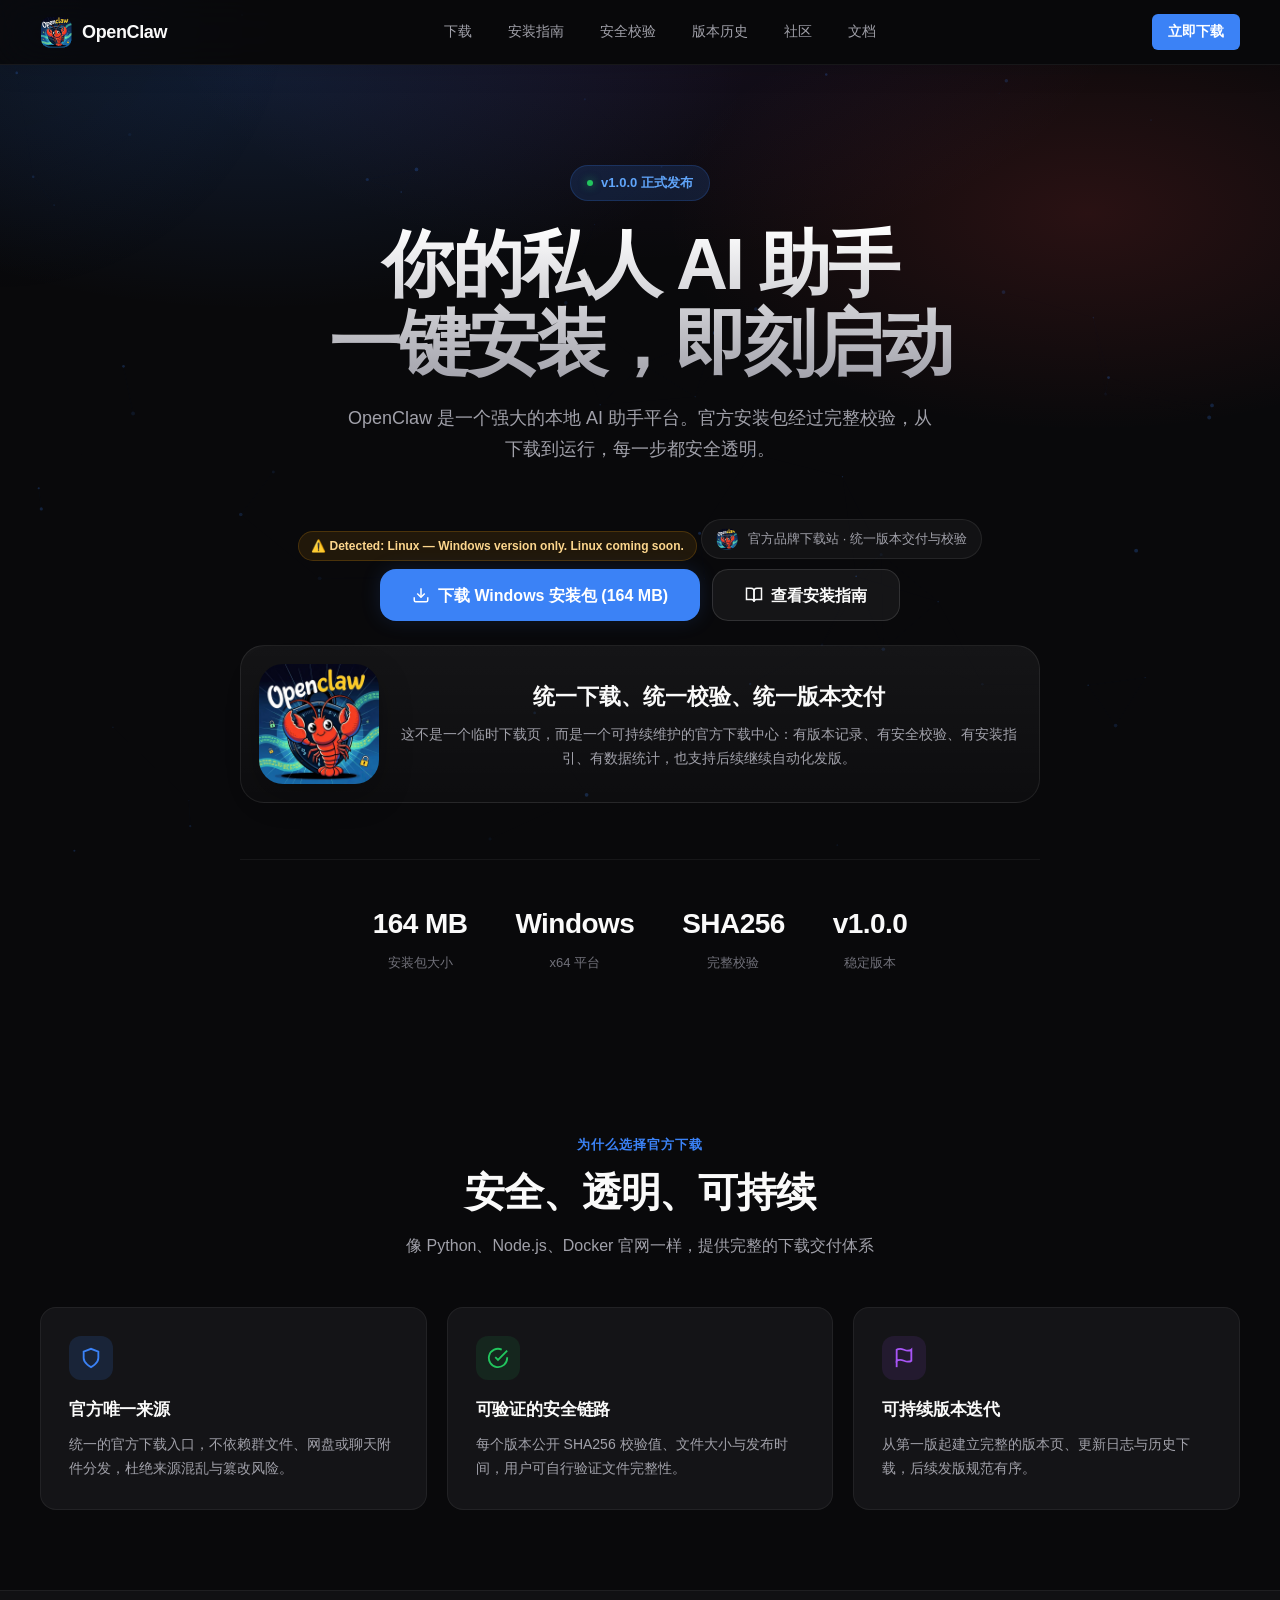
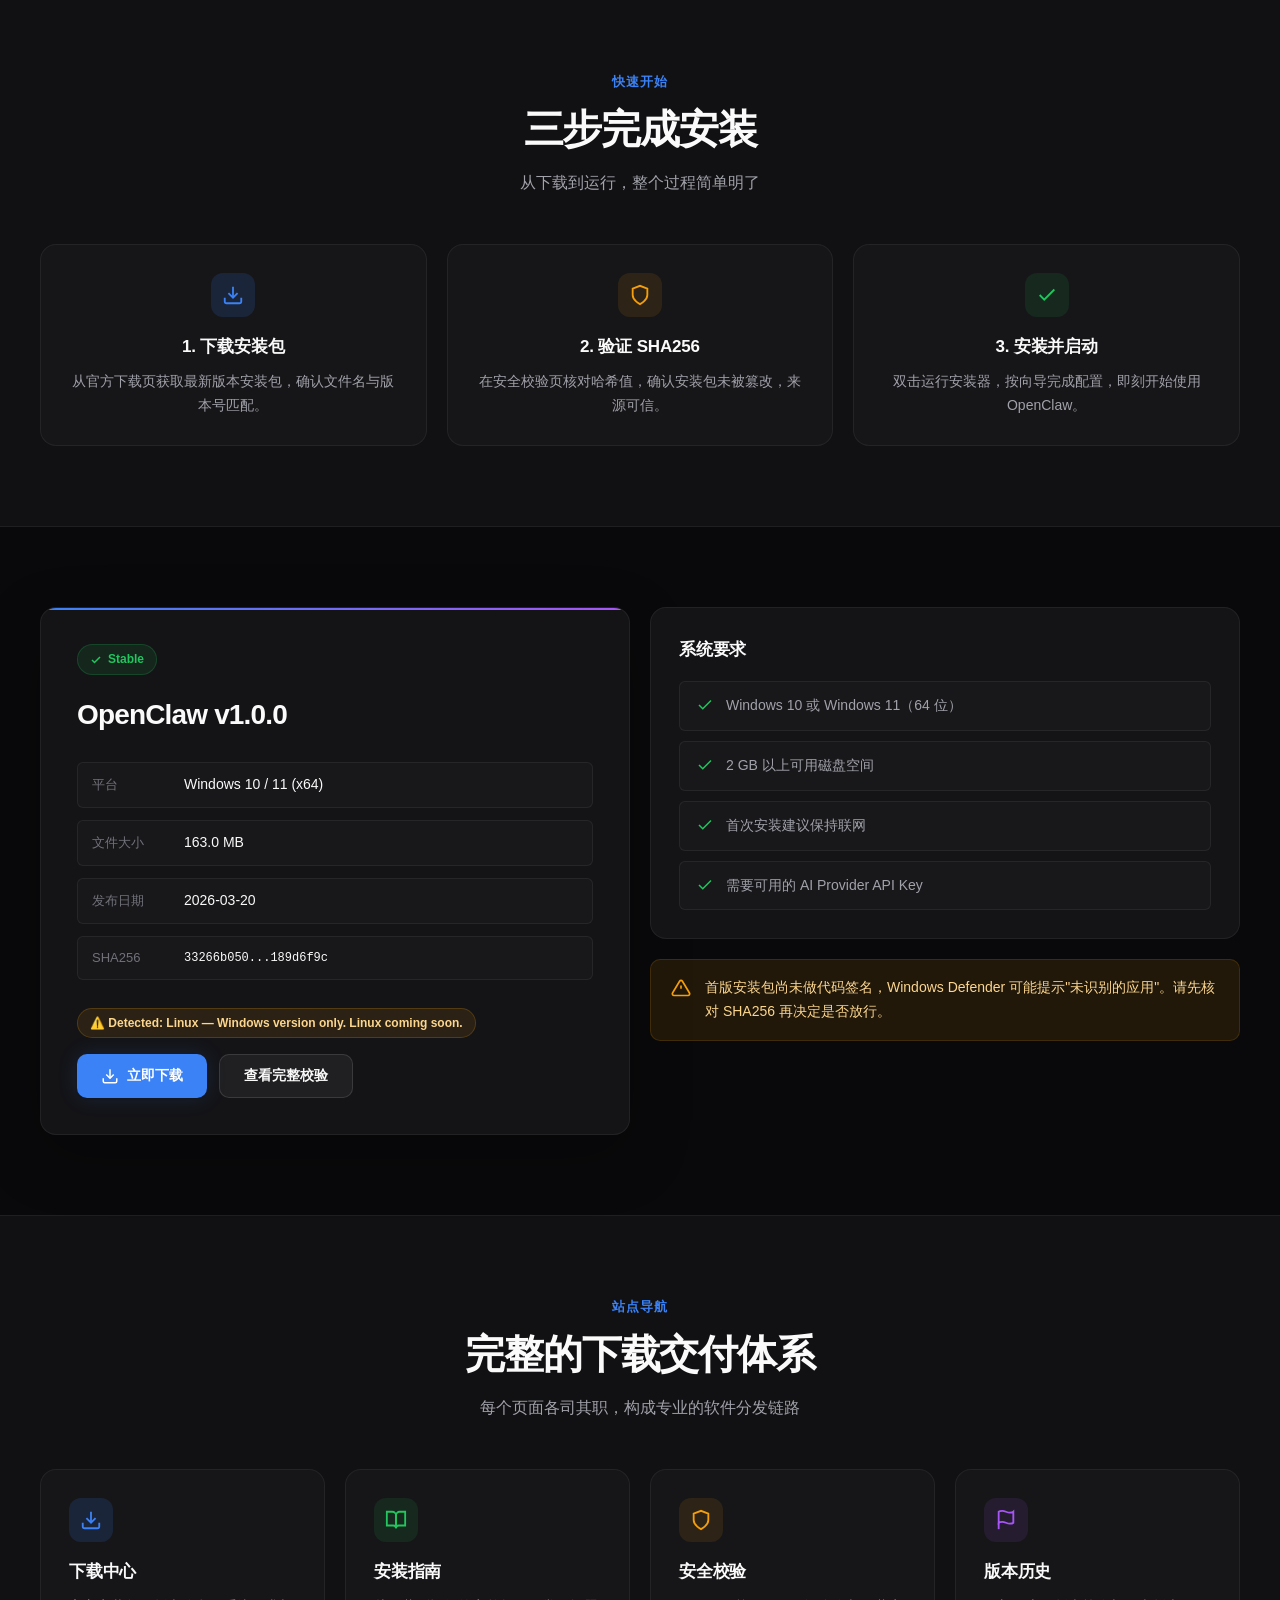
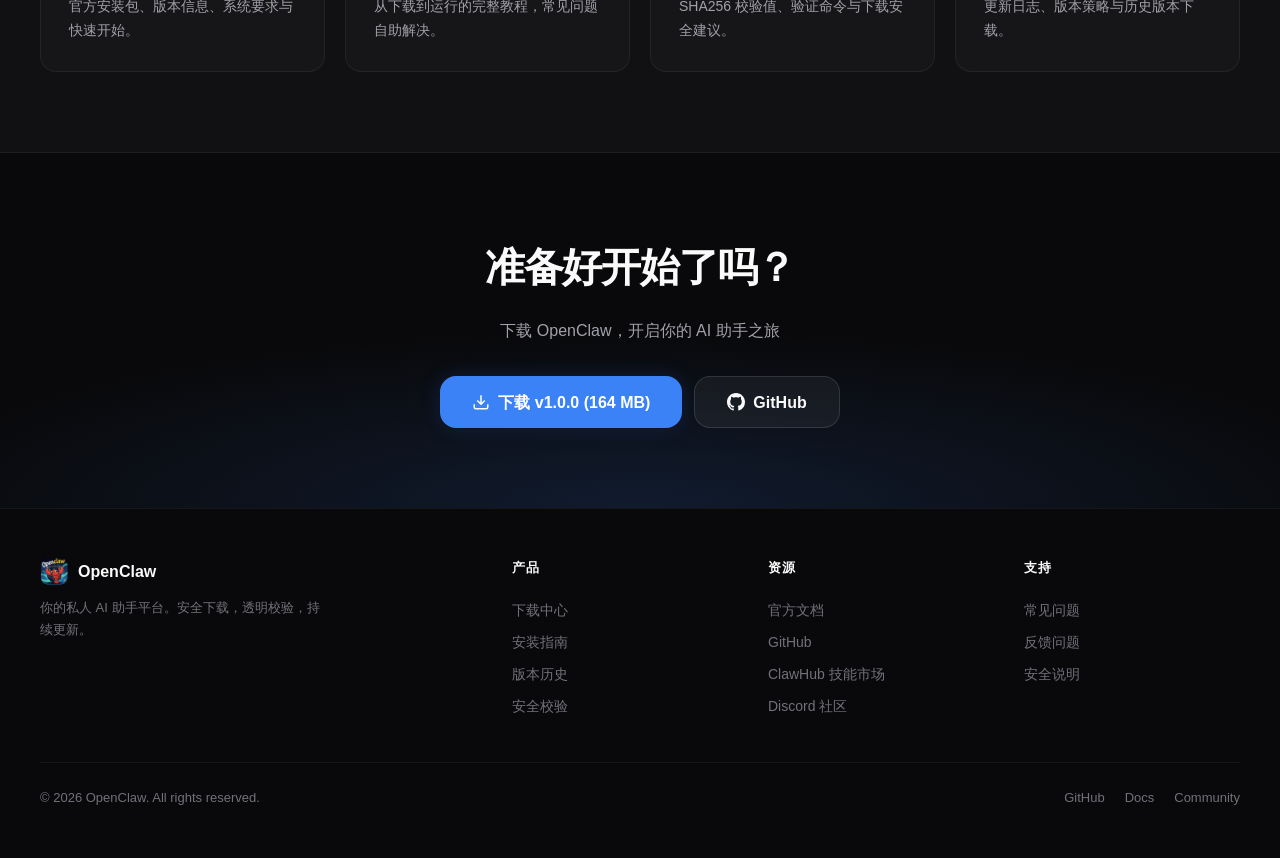
==== commit 2ce842d0: "update: SHA256 and file size for new installer build (v1.0.0 with model switcher)" ====
--- a/index.html
+++ b/index.html
@@ -54,7 +54,7 @@
       <div class="hero-actions">
         <a class="btn btn-primary btn-lg" href="/downloads/OpenClaw-Installer-Setup-1.0.0.exe" data-dynamic-href="latest-download">
           <svg viewBox="0 0 24 24" fill="none" stroke="currentColor" stroke-width="2"><path d="M21 15v4a2 2 0 01-2 2H5a2 2 0 01-2-2v-4"/><polyline points="7 10 12 15 17 10"/><line x1="12" y1="15" x2="12" y2="3"/></svg>
-          <span data-dynamic="latest-download-label">下载 Windows 安装包 (163 MB)</span>
+          <span data-dynamic="latest-download-label">下载 Windows 安装包 (164 MB)</span>
         </a>
         <a class="btn btn-secondary btn-lg" href="/guide/">
           <svg viewBox="0 0 24 24" fill="none" stroke="currentColor" stroke-width="2"><path d="M2 3h6a4 4 0 014 4v14a3 3 0 00-3-3H2z"/><path d="M22 3h-6a4 4 0 00-4 4v14a3 3 0 013-3h7z"/></svg>
@@ -64,7 +64,7 @@
       <div class="brand-hero-card"><div class="brand-hero-card-inner"><img src="/assets/brand-logo.png?v=202603221725" alt="OpenClaw brand"><div><h3>统一下载、统一校验、统一版本交付</h3><p>这不是一个临时下载页，而是一个可持续维护的官方下载中心：有版本记录、有安全校验、有安装指引、有数据统计，也支持后续继续自动化发版。</p></div></div></div>
       <div class="hero-stats">
         <div class="hero-stat">
-          <div class="num" data-dynamic="latest-size">163 MB</div>
+          <div class="num" data-dynamic="latest-size">164 MB</div>
           <div class="label">安装包大小</div>
         </div>
         <div class="hero-stat">
@@ -268,7 +268,7 @@
       <div class="cta-actions">
         <a class="btn btn-primary btn-lg" href="/downloads/OpenClaw-Installer-Setup-1.0.0.exe" data-dynamic-href="latest-download">
           <svg viewBox="0 0 24 24" fill="none" stroke="currentColor" stroke-width="2"><path d="M21 15v4a2 2 0 01-2 2H5a2 2 0 01-2-2v-4"/><polyline points="7 10 12 15 17 10"/><line x1="12" y1="15" x2="12" y2="3"/></svg>
-          <span data-dynamic="latest-download-short">下载 v1.0.0 (163 MB)</span>
+          <span data-dynamic="latest-download-short">下载 v1.0.0 (164 MB)</span>
         </a>
         <a class="btn btn-secondary btn-lg" href="https://github.com/openclaw/openclaw" target="_blank">
           <svg viewBox="0 0 24 24" fill="currentColor"><path d="M12 0C5.37 0 0 5.37 0 12c0 5.31 3.435 9.795 8.205 11.385.6.105.825-.255.825-.57 0-.285-.015-1.23-.015-2.235-3.015.555-3.795-.735-4.035-1.41-.135-.345-.72-1.41-1.23-1.695-.42-.225-1.02-.78-.015-.795.945-.015 1.62.87 1.845 1.23 1.08 1.815 2.805 1.305 3.495.99.105-.78.42-1.305.765-1.605-2.67-.3-5.46-1.335-5.46-5.925 0-1.305.465-2.385 1.23-3.225-.12-.3-.54-1.53.12-3.18 0 0 1.005-.315 3.3 1.23.96-.27 1.98-.405 3-.405s2.04.135 3 .405c2.295-1.56 3.3-1.23 3.3-1.23.66 1.65.24 2.88.12 3.18.765.84 1.23 1.905 1.23 3.225 0 4.605-2.805 5.625-5.475 5.925.435.375.81 1.095.81 2.22 0 1.605-.015 2.895-.015 3.3 0 .315.225.69.825.57A12.02 12.02 0 0024 12c0-6.63-5.37-12-12-12z"/></svg>
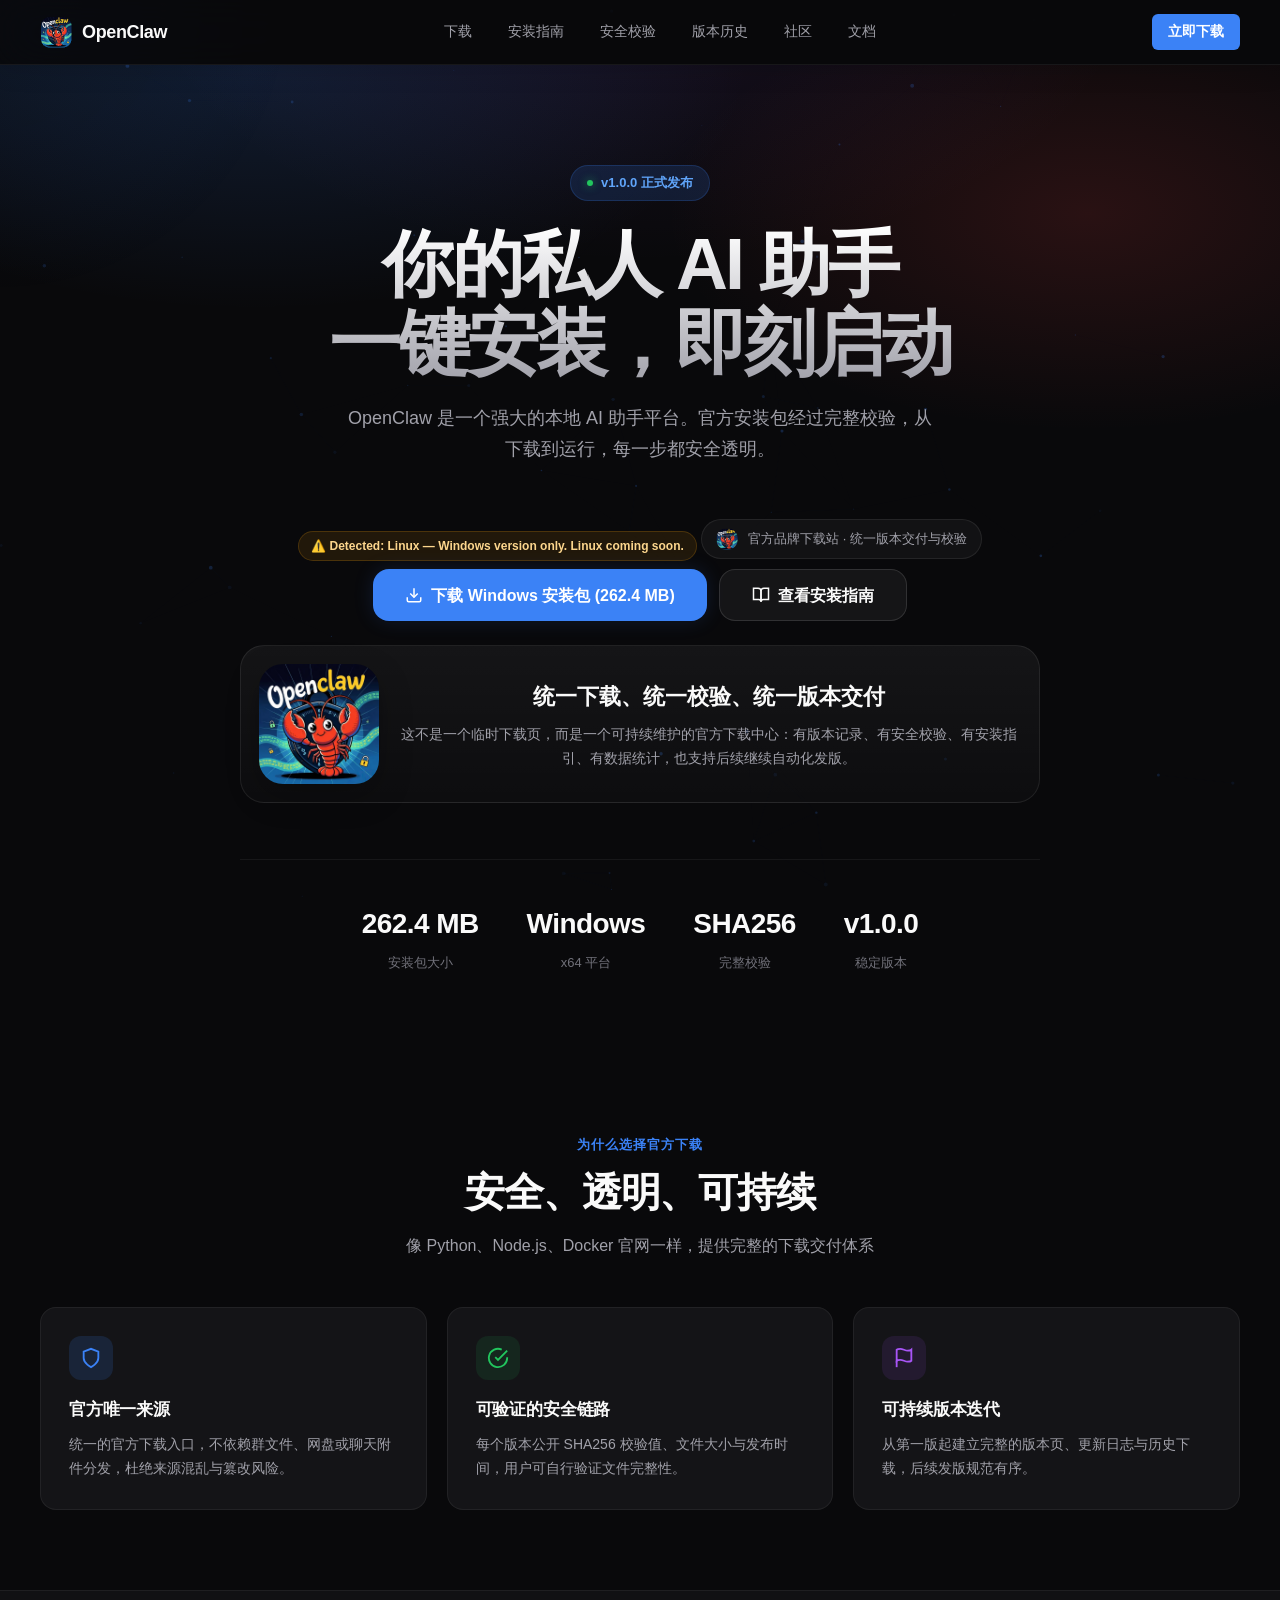
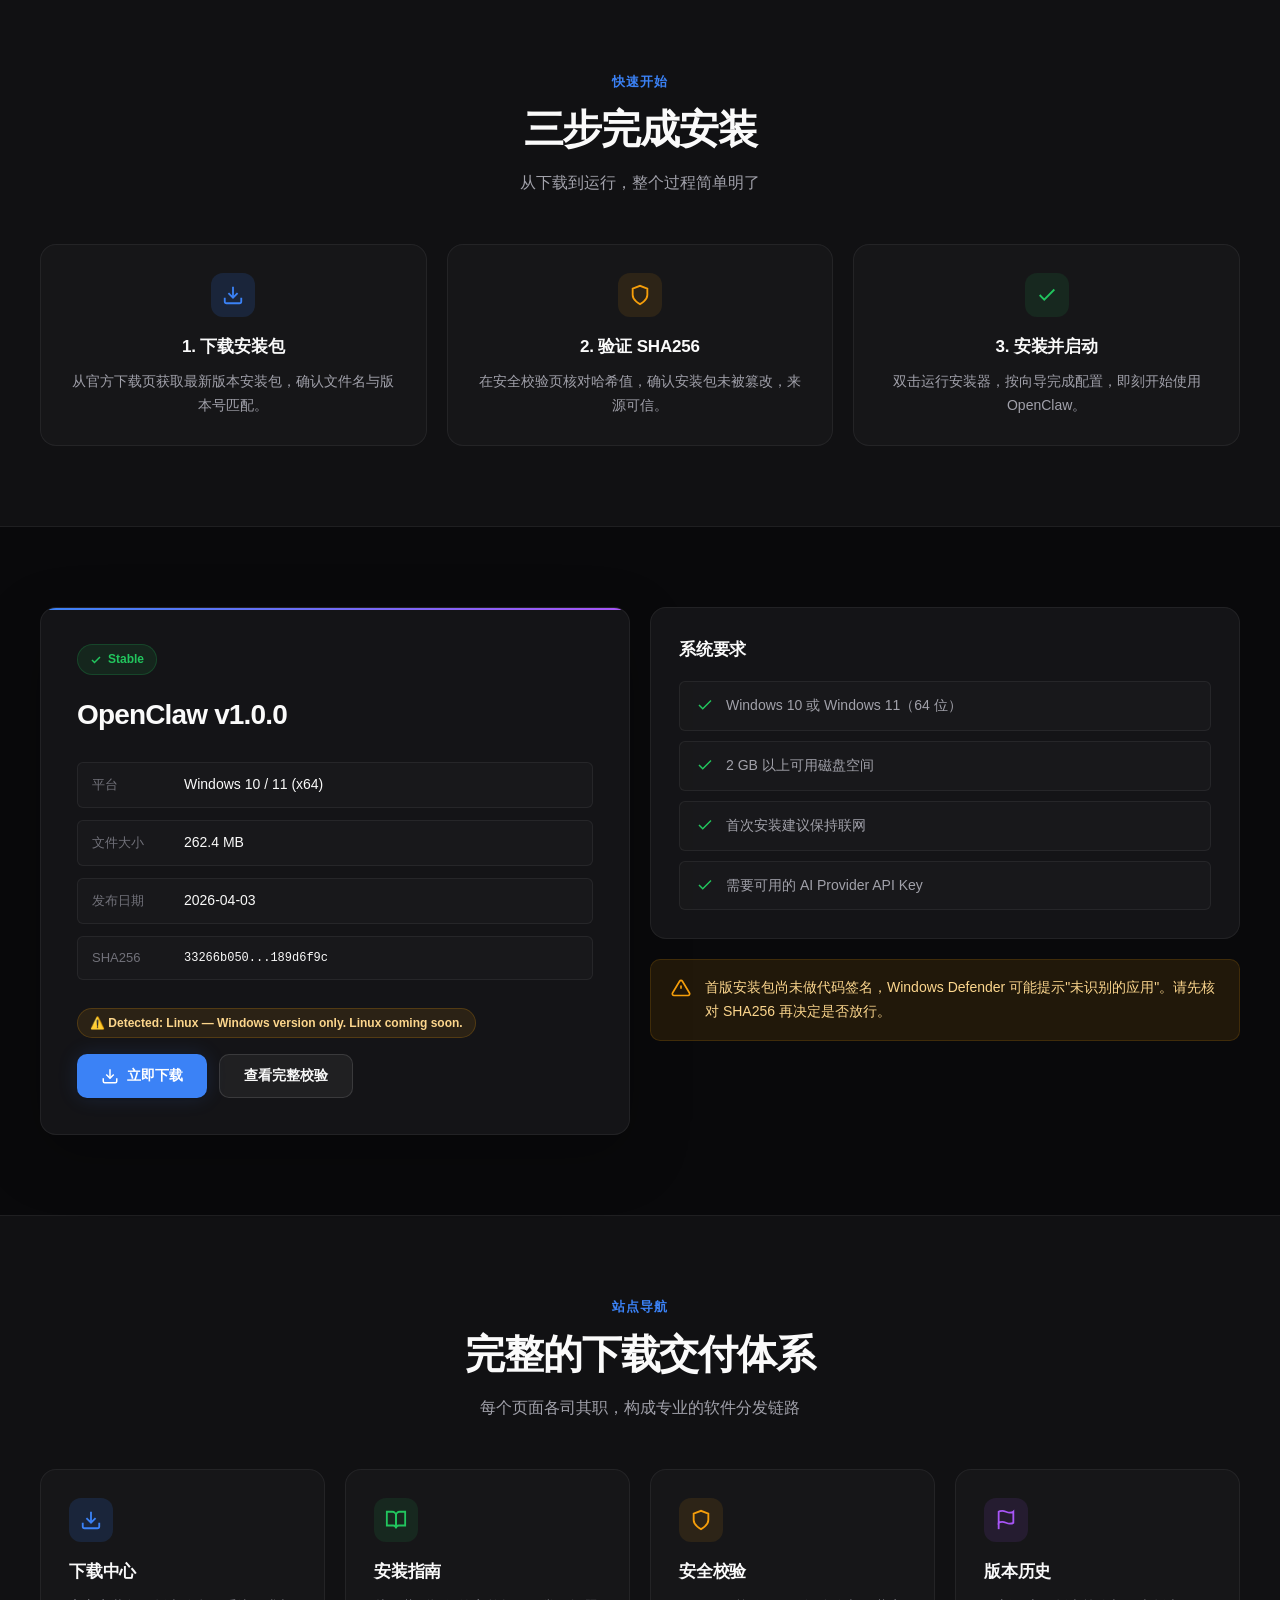
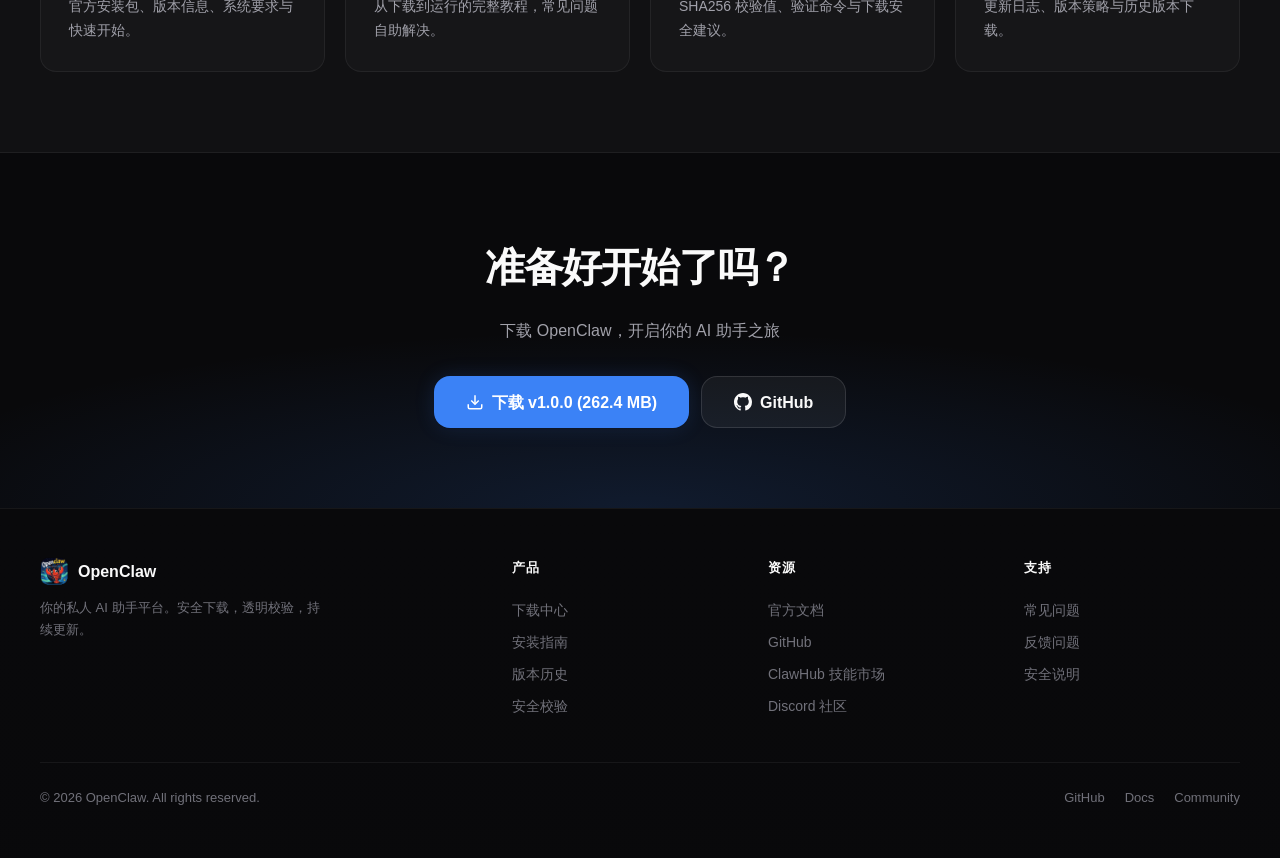
==== commit d60141ab: "update website installer download to direct 1.0.0 link" ====
--- a/index.html
+++ b/index.html
@@ -1,4 +1,4 @@
-<!DOCTYPE html>
+﻿<!DOCTYPE html>
 <html lang="zh-CN">
 <head>
   <meta charset="UTF-8">
@@ -52,9 +52,9 @@
       <div class="os-badge" id="os-detect" style="display:none;"></div>
       <div class="hero-brand-note"><img src="/assets/brand-logo-64.png?v=202603221725" alt="brand"> 官方品牌下载站 · 统一版本交付与校验</div>
       <div class="hero-actions">
-        <a class="btn btn-primary btn-lg" href="/downloads/OpenClaw-Installer-Setup-1.0.0.exe" data-dynamic-href="latest-download">
+        <a class="btn btn-primary btn-lg" href="https://download.zhjjq.tech/downloads/OpenClaw-Installer-1.0.0.exe" data-dynamic-href="latest-download">
           <svg viewBox="0 0 24 24" fill="none" stroke="currentColor" stroke-width="2"><path d="M21 15v4a2 2 0 01-2 2H5a2 2 0 01-2-2v-4"/><polyline points="7 10 12 15 17 10"/><line x1="12" y1="15" x2="12" y2="3"/></svg>
-          <span data-dynamic="latest-download-label">下载 Windows 安装包 (164 MB)</span>
+          <span data-dynamic="latest-download-label">下载 Windows 安装包 (262.4 MB)</span>
         </a>
         <a class="btn btn-secondary btn-lg" href="/guide/">
           <svg viewBox="0 0 24 24" fill="none" stroke="currentColor" stroke-width="2"><path d="M2 3h6a4 4 0 014 4v14a3 3 0 00-3-3H2z"/><path d="M22 3h-6a4 4 0 00-4 4v14a3 3 0 013-3h7z"/></svg>
@@ -64,7 +64,7 @@
       <div class="brand-hero-card"><div class="brand-hero-card-inner"><img src="/assets/brand-logo.png?v=202603221725" alt="OpenClaw brand"><div><h3>统一下载、统一校验、统一版本交付</h3><p>这不是一个临时下载页，而是一个可持续维护的官方下载中心：有版本记录、有安全校验、有安装指引、有数据统计，也支持后续继续自动化发版。</p></div></div></div>
       <div class="hero-stats">
         <div class="hero-stat">
-          <div class="num" data-dynamic="latest-size">164 MB</div>
+          <div class="num" data-dynamic="latest-size">262.4 MB</div>
           <div class="label">安装包大小</div>
         </div>
         <div class="hero-stat">
@@ -168,11 +168,11 @@
             </div>
             <div class="dl-meta-row">
               <span class="meta-label">文件大小</span>
-              <span class="meta-value" data-dynamic="latest-size">163.0 MB</span>
+              <span class="meta-value" data-dynamic="latest-size">262.4 MB</span>
             </div>
             <div class="dl-meta-row">
               <span class="meta-label">发布日期</span>
-              <span class="meta-value" data-dynamic="latest-date">2026-03-20</span>
+              <span class="meta-value" data-dynamic="latest-date">2026-04-03</span>
             </div>
             <div class="dl-meta-row">
               <span class="meta-label">SHA256</span>
@@ -181,7 +181,7 @@
           </div>
           <div class="os-badge" id="os-detect" style="display:none;margin-bottom:16px;"></div>
           <div class="dl-actions">
-            <a class="btn btn-primary" href="/downloads/OpenClaw-Installer-Setup-1.0.0.exe" data-dynamic-href="latest-download">
+            <a class="btn btn-primary" href="https://download.zhjjq.tech/downloads/OpenClaw-Installer-1.0.0.exe" data-dynamic-href="latest-download">
               <svg viewBox="0 0 24 24" fill="none" stroke="currentColor" stroke-width="2"><path d="M21 15v4a2 2 0 01-2 2H5a2 2 0 01-2-2v-4"/><polyline points="7 10 12 15 17 10"/><line x1="12" y1="15" x2="12" y2="3"/></svg>
               立即下载
             </a>
@@ -266,9 +266,9 @@
       <h2>准备好开始了吗？</h2>
       <p>下载 OpenClaw，开启你的 AI 助手之旅</p>
       <div class="cta-actions">
-        <a class="btn btn-primary btn-lg" href="/downloads/OpenClaw-Installer-Setup-1.0.0.exe" data-dynamic-href="latest-download">
+        <a class="btn btn-primary btn-lg" href="https://download.zhjjq.tech/downloads/OpenClaw-Installer-1.0.0.exe" data-dynamic-href="latest-download">
           <svg viewBox="0 0 24 24" fill="none" stroke="currentColor" stroke-width="2"><path d="M21 15v4a2 2 0 01-2 2H5a2 2 0 01-2-2v-4"/><polyline points="7 10 12 15 17 10"/><line x1="12" y1="15" x2="12" y2="3"/></svg>
-          <span data-dynamic="latest-download-short">下载 v1.0.0 (164 MB)</span>
+          <span data-dynamic="latest-download-short">下载 v1.0.0 (262.4 MB)</span>
         </a>
         <a class="btn btn-secondary btn-lg" href="https://github.com/openclaw/openclaw" target="_blank">
           <svg viewBox="0 0 24 24" fill="currentColor"><path d="M12 0C5.37 0 0 5.37 0 12c0 5.31 3.435 9.795 8.205 11.385.6.105.825-.255.825-.57 0-.285-.015-1.23-.015-2.235-3.015.555-3.795-.735-4.035-1.41-.135-.345-.72-1.41-1.23-1.695-.42-.225-1.02-.78-.015-.795.945-.015 1.62.87 1.845 1.23 1.08 1.815 2.805 1.305 3.495.99.105-.78.42-1.305.765-1.605-2.67-.3-5.46-1.335-5.46-5.925 0-1.305.465-2.385 1.23-3.225-.12-.3-.54-1.53.12-3.18 0 0 1.005-.315 3.3 1.23.96-.27 1.98-.405 3-.405s2.04.135 3 .405c2.295-1.56 3.3-1.23 3.3-1.23.66 1.65.24 2.88.12 3.18.765.84 1.23 1.905 1.23 3.225 0 4.605-2.805 5.625-5.475 5.925.435.375.81 1.095.81 2.22 0 1.605-.015 2.895-.015 3.3 0 .315.225.69.825.57A12.02 12.02 0 0024 12c0-6.63-5.37-12-12-12z"/></svg>
@@ -385,3 +385,4 @@
 
 </body>
 </html>
+
